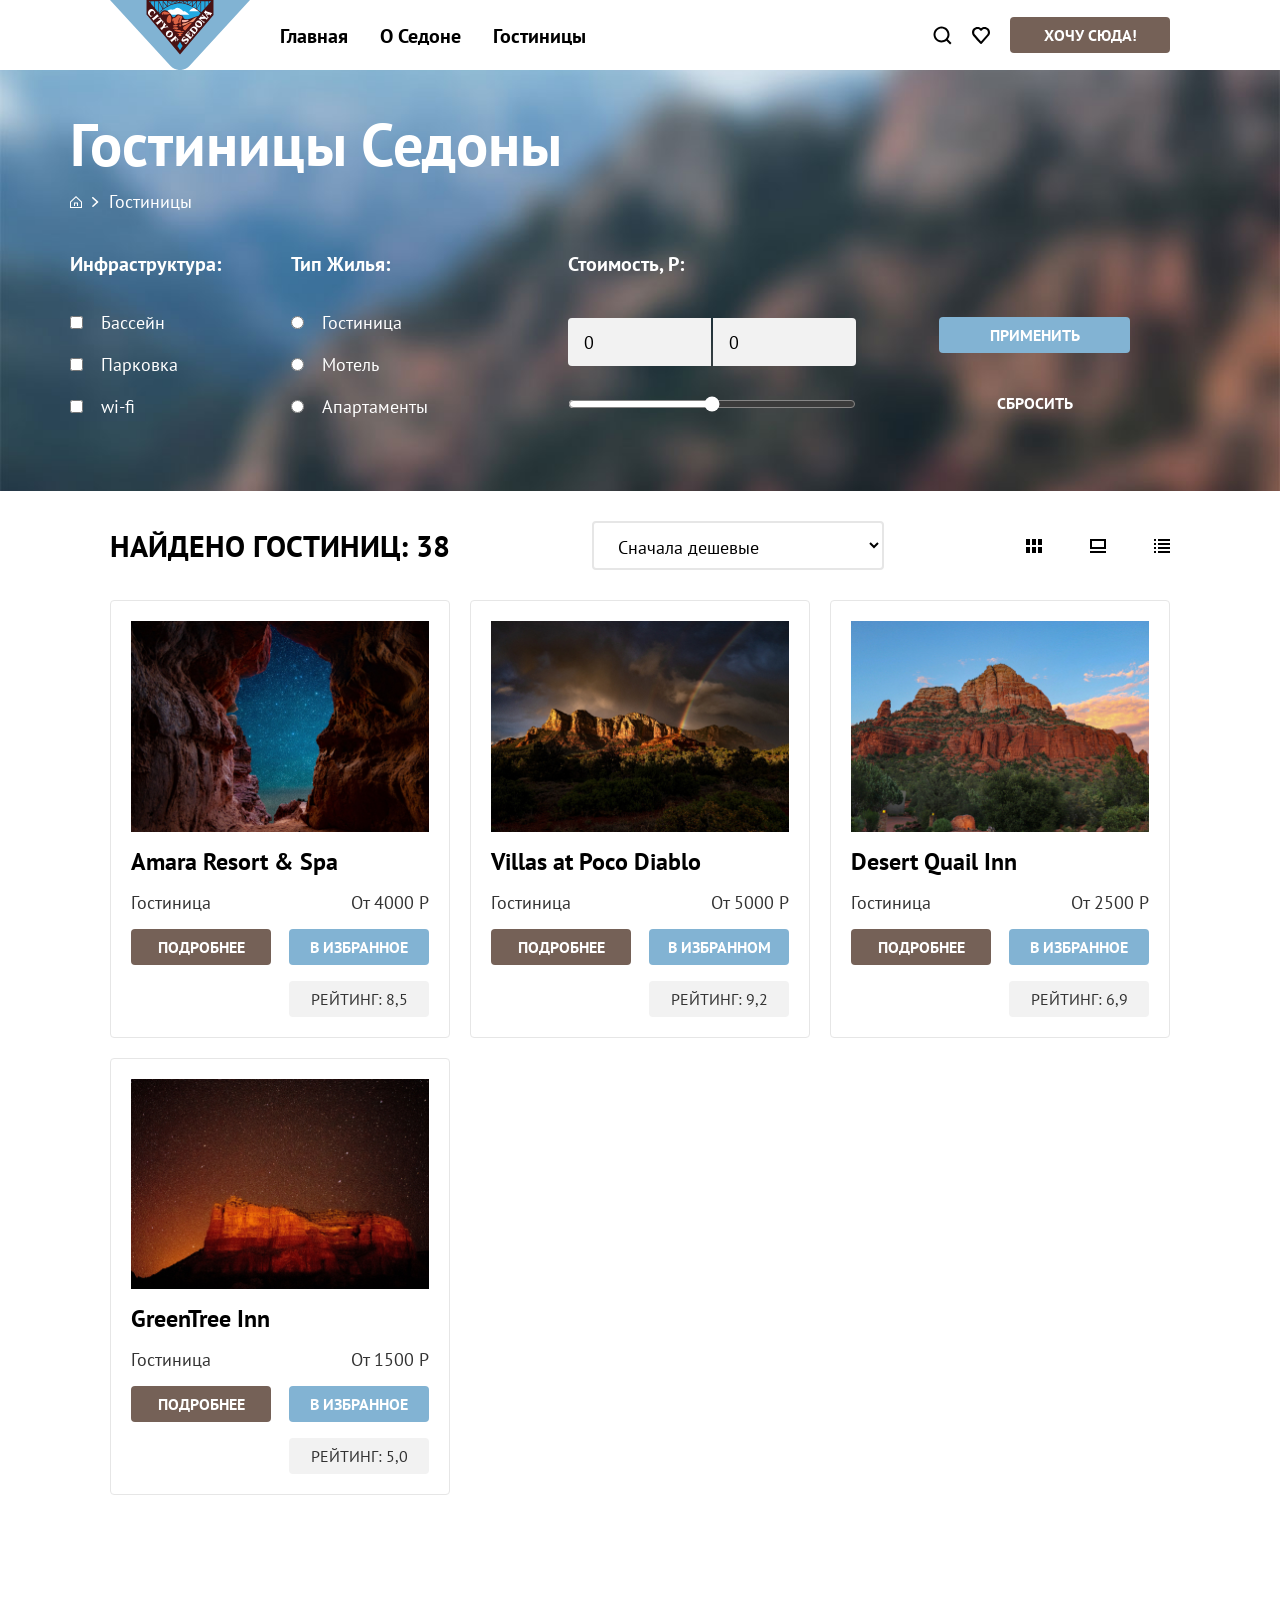
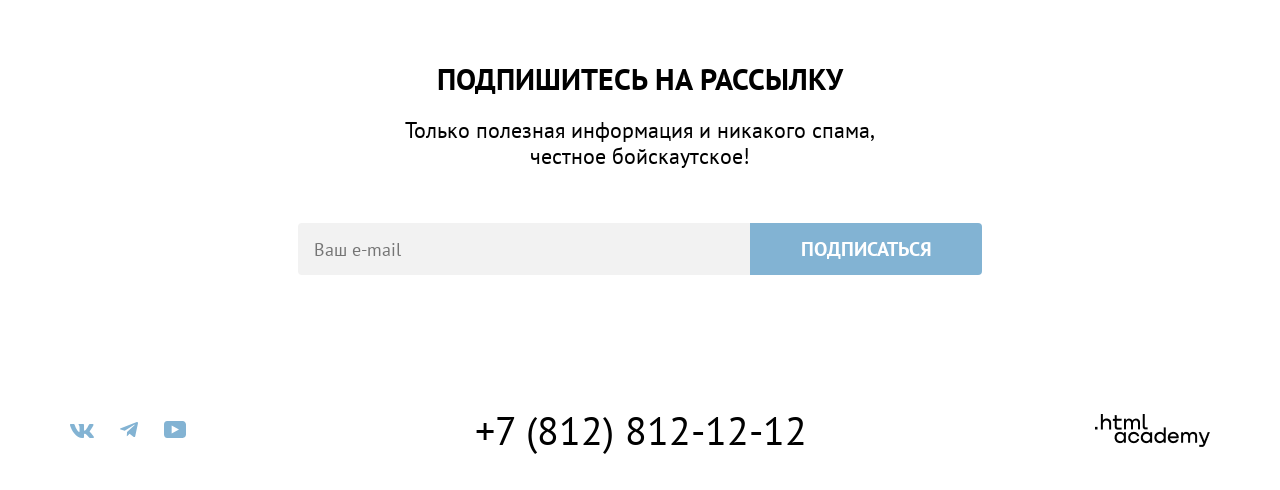
==== catalog.html @ 81598d3f "style: поправила сетки, добавила декоративные элементы" ====
<!doctype html>
<html lang="ru">
  <head>
    <meta charset="utf-8" />
    <title>HTML Academy: Седона - Гостиницы</title>
    <link rel="stylesheet" href="/style/style.css" />
  </head>
  <body>
    <header>
      <nav class="main-nav">
        <a href="index.html">
          <img
            class="main-logo"
            src="/pics/logo-sedona.svg"
            alt="Логотип сайта Седона"
          />
        </a>
        <ul class="navigation">
          <li class="navigation-item"><a href="index.html">Главная</a></li>
          <li class="navigation-item"><a href="#">О Седоне</a></li>
          <li class="navigation-item"><a href="catalog.html">Гостиницы</a></li>
        </ul>
        <ul class="user-navigation">
          <li class="user-navigation-item">
            <a href="#"><img src="/pics/search-icon.svg" alt="Поиск" /></a>
          </li>
          <li class="user-navigation-item">
            <a href="#"
              ><img src="/pics/favorite-icon.svg" alt="Избранное"
            /></a>
          </li>
          <li class="user-navigation-item">
            <button
              class="button button-size-s button-color-primary"
              type="button"
            >
              Хочу сюда!
            </button>
          </li>
        </ul>
      </nav>
    </header>

    <main>
      <section class="filter-section">

        <h1 class="hotels-sedona title title-size-xl title-color-white">Гостиницы Седоны</h1>
        <span class="breadcrumbs">
        <img class="house-icon" src="/pics/house-icon.svg">
        <img class="arrow-icon" src="/pics/arrow-icon.svg">
        <p class="hotels text text-size-m title-color-white">Гостиницы</p>
        </span>
        <form class="filter-form">
          <span class="filter-group">
          <h3 class="filter-group-title">Инфраструктура:</h3>
          <ul class="filter-items-list">
            <li class="filter-item">
              <input
                class="input input-size-s"
                type="checkbox"
                id="pool"
                name="pool"
              />
              <label for="pool">Бассейн</label>
            </li>
            <li class="filter-item">
              <input
                class="input input-size-s"
                type="checkbox"
                id="parking"
                name="parking"
              />
              <label for="parking">Парковка</label>
            </li>
            <li class="filter-item">
              <input
                class="input input-size-s"
                type="checkbox"
                id="wi-fi"
                name="wi-fi"
              />
              <label for="wi-fi">wi-fi</label>
            </li>
          </ul>
</span>
<span class="filter-group">
          <h3 class="filter-group-title">Тип Жилья:</h3>
          <ul class="filter-items-list">
            <li class="filter-item">
              <input
                class="input input-size-s"
                type="radio"
                id="hotel"
                name="type-of-living"
              />
              <label for="hotel">Гостиница</label>
            </li>
            <li class="filter-item">
              <input
                class="input input-size-s"
                type="radio"
                id="motel"
                name="type-of-living"
              />
              <label for="motel">Мотель</label>
            </li>
            <li class="filter-item">
              <input
                class="input input-size-s"
                type="radio"
                id="apartment"
                name="type-of-living"
              />
              <label for="apartment">Апартаменты</label>
            </li>
          </ul>
</span>
<span class="filter-group">
          <h3 class="filter-group-title">Стоимость, Р:</h3>
          <span class="price-inputs">
          <input
            class="price input input-size-m"
            type="number"
            id="start-price"
            min="1"
            max="10000"
            value="0"
            placeholder="от"
          />

          <input
            class="price input input-size-m"
            type="number"
            id="end-price"
            min="1"
            max="10000"
            value="0"
            placeholder="до"
          />
          </span>

          <input
            class="input-range"
            type="range"
            min="0"
            max="10000"
            step="1"
          /></span>
          <span class="filter-group">
          <button
            class="button button-size-full button-color-secondary"
            type="submit"
          >
            Применить
          </button>
          <button
            class="button button-size-full button-color-transparent"
            type="reset"
          >
            Сбросить
          </button>
        </form>
      </section>
      </span>

      <section class="filtered-hotels-section">
        <span class="select-founded-hotels"><h2 class="founded-hotels">
          Найдено гостиниц: <span class="count">38</span>
        </h2>
        <select class="price-select input input-size-m">
          <option class="cheap" value="cheap">Сначала дешевые</option>
          <option class="expensive" value="expensive">Сначала дорогие</option>
        </select>
        <span class="layouts">
        <img class="layout" src="/pics/layout-1.svg" alt="смена раскладки">
        <img class="layout" src="/pics/layout-2.svg" alt="смена раскладки">
        <img class="layout" src="/pics/layout-3.svg" alt="смена раскладки">
        </span>
        </span>
        <ul class="cards">
          <li class="cards-item">
            <article class="hotel-card">
              <img
                class="hotel-pic"
                src="pics/hotel-1.jpg"
                alt="Вид на звездное небо"
              />
              <h3 class="hotel-name">Amara Resort & Spa</h3>
              <span class="price-row"><p class="hotel-type">Гостиница</p>
              <p class="hotel-price">От 4000 Р</p>
              </span>
              <span class="button-row">
              <button class="button button-size-xs button-color-primary">
                Подробнее
              </button>
              <button class="button button-size-xs button-color-secondary">
                В избранное
              </button>
              </span>
              <span class="rating">Рейтинг: 8,5</span>
            </article>
          </li>
          <li class="cards-item">
            <article class="hotel-card">
              <img class="hotel-pic" src="pics/hotel-2.jpg" alt="Вид на горы" />
              <h3 class="hotel-name">Villas at Poco Diablo</h3>
              <span class="price-row">
              <p class="hotel-type">Гостиница</p>
              <p class="hotel-price">От 5000 Р</p>
              </span>
              <span class="button-row">
              <button class="button button-size-xs button-color-primary">
                Подробнее
              </button>
              <button class="button button-size-xs button-color-secondary">
                В избранном
              </button>
              </span>
              <span class="rating">Рейтинг: 9,2</span>
            </article>
          </li>
          <li class="cards-item">
            <article class="hotel-card">
              <img
                class="hotel-pic"
                src="pics/hotel-3.jpg"
                alt="Вид на гору днем"
              />
              <h3 class="hotel-name">Desert Quail Inn</h3>
              <span class="price-row">
              <p class="hotel-type">Гостиница</p>
              <p class="hotel-price">От 2500 Р</p>
              </span>
              <span class="button-row">
              <button class="button button-size-xs button-color-primary">
                Подробнее
              </button>
              <button class="button button-size-xs button-color-secondary">
                В избранное
              </button>
              </span>
              <span class="rating">Рейтинг: 6,9</span>
            </article>
          </li>
          <li class="cards-item">
            <article class="hotel-card">
              <img
                class="hotel-pic"
                src="pics/hotel-4.jpg"
                alt="Вид на гору на закате"
              />
              <h3 class="hotel-name">GreenTree Inn</h3>
              <span class="price-row">
              <p class="hotel-type">Гостиница</p>
              <p class="hotel-price">От 1500 Р</p>
              </span>
              <span class="button-row">
              <button class="button button-size-xs button-color-primary">
                Подробнее
              </button>
              <button class="button button-size-xs button-color-secondary">
                В избранное
              </button>
              </span>
              <span class="rating">Рейтинг: 5,0</span>
            </article>
          </li>
        </ul>
      </section>

     <section class="subscription-section catalog">
      <article class="subscription-article">
      <h2 class="title title-size-l title-color-white">Подпишитесь на рассылку</h2>
      <p class="text text-size-l title-color-white">Только полезная информация и никакого спама,<br>честное бойскаутское!</p>
      </article>
      <form class="subscribe-form">
        <input class="input input-size-l" type="email" name="email" placeholder="Ваш e-mail" required>
        <button class="button button-size-m button-color-secondary" type="submit">Подписаться</button>
      </form>
    </section>
    </main>

    <footer>
      <ul class="socials">
        <li class="socials-item">
          <a href="#"><img src="pics/vk-icon.svg" alt="Логотип ВКонтакте" /></a>
        </li>
        <li class="socials-item">
          <a href="#"
            ><img src="pics/telegram-icon.svg" alt="Логотип Телеграм"
          /></a>
        </li>
        <li class="socials-item">
          <a href="#"
            ><img src="pics/youtube-icon.svg" alt="Логотип YouTube"
          /></a>
        </li>
      </ul>
      <a class="phone-number" href="tel:+78128121212">+7 (812) 812-12-12</a>
      <a href="#">
        <img
          class="htmlacademy-logo"
          src="pics/logo-htmlacademy.png"
          alt="Логотип HTML-академии"
        />
      </a>
    </footer>
  </body>
</html>
---- style/style.css ----
@font-face {
  font-family: "PT Sans";
  font-style: normal;
  font-weight: 400;
  src: url("/fonts/ptsans-400.woff2") format("woff2");
  font-display: swap;
}

@font-face {
  font-family: "PT Sans";
  font-style: normal;
  font-weight: 700;
  src: url("/fonts/ptsans-700.woff2") format("woff2");
  font-display: swap;
}

* {
  margin: 0;
  padding: 0;
  box-sizing: border-box;
}

body {
  font-family: "PT Sans", sans-serif;
  font-size: 22px;
  line-height: 26px;
  background-color: #f2f2f2;
  color: #333333;
  display: flex;
  flex-direction: column;
}

.visually-hidden {
  position: absolute;
  width: 1px;
  height: 1px;
  margin: -1px;
  padding: 0;
  border: 0;
  clip-path: inset(100%);
  overflow: hidden;
}

.title {
  font-weight: 700;
  text-transform: uppercase;
}

.title-color-white {
  color: #ffffff;
}
.title-color-black {
  color: #000000;
}

.title-size-xl {
  font-size: 60px;
  line-height: 78px;
}
.title-size-l {
  font-size: 30px;
  line-height: 36px;
}
.title-size-m {
  font-size: 24px;
  line-height: 28px;
}

.text {
  font-weight: 400;
}
.text-size-l {
  font-size: 22px;
  line-height: 26px;
}
.text-size-m {
  font-size: 18px;
  line-height: 21px;
}

.button {
  font-family: "PT Sans", sans-serif;
  font-weight: 700;
  text-transform: uppercase;
  border-radius: 4px;
  border: none;
  cursor: pointer;
}

.button-size-s {
  width: 160px;
  min-height: 36px;
  font-size: 16px;
  line-height: 20px;
}
.button-size-m {
  min-height: 52px;
  font-size: 20px;
  line-height: 36px;
}
.button-size-l {
  width: 376px;
  min-height: 52px;
  font-size: 20px;
  line-height: 36px;
}
.button-size-xs {
  width: 140px;
  min-height: 36px;
  font-size: 16px;
  line-height: 20px;
}
.button-size-full {
  width: 191px;
  min-height: 36px;
  font-size: 16px;
  line-height: 20px;
}

.button-color-primary {
  background-color: #756157;
  color: #ffffff;
}
.button-color-primary:hover {
  background-color: #615048;
}
.button-color-primary:active {
  background-color: #756157;
  color: rgba(255, 255, 255, 0.5);
}
.button-color-primary:disabled,
.button-color-secondary:disabled {
  background-color: #e5e5e5;
}

.button-color-secondary {
  background-color: #82b3d3;
  color: #ffffff;
}
.button-color-secondary:hover {
  background-color: #68a2ca;
}
.button-color-secondary:active {
  background-color: #82b3d3;
  color: rgba(255, 255, 255, 0.5);
}

.button-color-transparent {
  background-color: transparent;
  color: #ffffff;
}
.button-color-transparent:hover {
  background-color: transparent;
  color: #ffffff;
  opacity: 0.6;
}
.button-color-transparent:active {
  background-color: transparent;
  color: #ffffff;
  opacity: 0.4;
}

.input {
  font-family: "PT Sans", sans-serif;
  font-weight: 400;
  border: none;
}
.input-size-l {
  font-size: 18px;
  color: #000000;
  background-color: #f2f2f2;
}
.input-size-m {
  font-size: 18px;
  line-height: 21px;
}
.input-size-s {
  font-size: 18px;
  line-height: 23px;
}

.price-inputs .input-size-m:first-child {
  border-radius: 4px 0 0 4px;
}
.price-inputs .input-size-m:last-child {
  border-radius: 0 4px 4px 0;
}

a {
  text-decoration: none;
}

header {
  background-color: white;
  display: flex;
  justify-content: center;
  width: 100%;
}

.main-nav {
  display: flex;
  align-items: center;
  width: 1200px;
  padding: 0 70px;
  margin: 0 auto;
  position: relative;
}

.main-logo {
  display: block;
}

.navigation {
  display: flex;
  margin-left: 30px;
  gap: 32px;
  list-style: none;
}
.navigation-item a {
  font-weight: 700;
  font-size: 20px;
  line-height: 24px;
  color: #000000;
}
.navigation-item a:hover {
  border-bottom: 2px solid #756157;
  padding-bottom: 20px;
  color: #756257;
}

.user-navigation {
  display: flex;
  align-items: center;
  margin-left: auto;
  gap: 20px;
  list-style: none;
}
.user-navigation-item a {
  display: flex;
  align-items: center;
}

.main {
  position: relative;
  width: 100%;
  background-image: url("../pics/welcome-to-sedona-background.jpg");
  background-repeat: no-repeat;
  background-position: center;
  background-size: cover;
  text-align: center;
  padding: 60px 20px 80px 20px;
  min-height: 428px;
}
.main::after {
  content: "";
  position: absolute;
  bottom: 0;
  left: 0;
  width: 100%;
  height: 57px;
  background-image: url("../pics/divider.png");
  background-repeat: no-repeat;
  background-position: bottom center;
  background-size: 100% 100%;
  pointer-events: none;
}

.welcome-to-sedona {
  display: block;
  max-width: 100%;
  margin: 0 auto 40px;
}

.intro-text {
  text-align: center;
  padding: 69px 20px 90px 20px;
  background-color: white;
}
.intro-text .text {
  margin-top: 25px;
}

.main .title,
.main .text {
  max-width: 720px;
  margin-left: auto;
  margin-right: auto;
}

.advantages-section {
  width: 100%;
  background-color: white;
}

.list-of-advantages {
  display: flex;
  flex-wrap: wrap;
  width: 1200px;
  margin: 0 auto;
  list-style: none;
}

.advantages-item:first-child,
.advantages-item:last-child {
  background-color: #82b3d3;
  display: flex;
  width: 100%;
}
.advantages-item:first-child .advantage-text,
.advantages-item:last-child .advantage-text {
  flex: 1;
  padding: 50px;
  display: flex;
  flex-direction: column;
  justify-content: center;
  text-align: center;
}
.advantages-item:first-child .town-scenery,
.advantages-item:last-child .devil-bridge-pic {
  flex: 2;
  height: auto;
  display: block;
  object-fit: cover;
}

.advantages-item:not(:first-child):not(:last-child) {
  flex: 1;
  padding: 50px 20px;
  text-align: center;
  width: 400px;
  height: 385px;
  display: flex;
  flex-direction: column;
  justify-content: center;
  align-items: center;
}
.advantages-item:nth-child(2) {
  background-color: rgba(131, 179, 211, 0.12);
}
.advantages-item:nth-child(3) {
  background-color: rgba(131, 179, 211, 0.2);
}
.advantages-item:nth-child(4) {
  background-color: rgba(131, 179, 211, 0.12);
}

.advantages-item:first-child .advantage-text .title,
.advantages-item:first-child .advantage-text .text,
.advantages-item:last-child .advantage-text .title,
.advantages-item:last-child .advantage-text .text {
  color: #ffffff;
}

.advantages-item:not(:first-child):not(:last-child) .title {
  position: relative;
  margin-bottom: 60px;
}
.advantages-item:not(:first-child):not(:last-child) .title::after {
  content: "";
  position: absolute;
  bottom: -30px;
  left: 50%;
  transform: translateX(-50%);
  width: 60px;
  height: 2px;
  background-color: rgba(0, 0, 0, 0.3);
}

.advantages-item:first-child .advantage-text .title,
.advantages-item:last-child .advantage-text .title {
  position: relative;
  margin-bottom: 60px;
}
.advantages-item:first-child .advantage-text .title::after,
.advantages-item:last-child .advantage-text .title::after {
  content: "";
  position: absolute;
  bottom: -30px;
  left: 50%;
  transform: translateX(-50%);
  width: 60px;
  height: 2px;
  background-color: rgba(255, 255, 255, 0.3);
}

.come-to-sedona-section {
  width: 100%;
  background-color: #ffffff;
  text-align: center;
  padding: 64px 0 0;
}
.article-come-to-sedona-section .text {
  margin-top: 20px;
  margin-bottom: 64px;
}
.come-to-sedona-section .title,
.come-to-sedona-section .text {
  max-width: 700px;
  margin-left: auto;
  margin-right: auto;
  padding: 0 20px;
}

.recommendations-list {
  display: flex;
  width: 1200px;
  margin: 0 auto;
  list-style: none;
}
.recommendations-item {
  width: 400px;
  height: 385px;
  padding: 50px 30px;
  text-align: center;
  display: flex;
  flex-direction: column;
  justify-content: center;
  align-items: center;
  margin-bottom: 96px;
}
.recommendations-item:first-child,
.recommendations-item:last-child {
  background-color: rgba(131, 179, 211, 0.12);
}
.recommendations-item img {
  margin-bottom: 20px;
}
.recommendations-item .title {
  margin-bottom: 20px;
}

.cta-article .text {
  margin-top: 20px;
}
.come-to-sedona-section .button-size-l {
  margin: 54px auto 96px;
  display: inline-block;
}

.filter-section {
  width: 100%;
  background-image: url("../pics/filter-catalog-background.jpg");
  background-repeat: no-repeat;
  background-position: center;
  background-size: cover;
  padding: 35px 70px 70px 70px;
}

.hotels-sedona {
  width: 1200px;
  margin: 0 auto 8px;
  text-transform: none;
}

.breadcrumbs {
  display: flex;
  align-items: center;
  gap: 10px;
  width: 1200px;
  margin: 0 auto 40px;
}
.house-icon,
.arrow-icon {
  filter: brightness(0) invert(1);
  display: block;
}
.breadcrumbs .hotels:hover {
  opacity: 0.6;
}
.breadcrumbs .hotels:active {
  opacity: 0.4;
}

.filter-item:hover {
  opacity: 0.6;
}
.filter-item:active {
  opacity: 0.4;
}

.filter-form {
  width: 1200px;
  margin: 0 auto;
  display: flex;
  flex-wrap: wrap;
  align-items: flex-start;
}

.filter-group {
  display: flex;
  flex-direction: column;
}
.filter-group:first-child {
  margin-right: 70px;
}
.filter-group:nth-child(2) {
  margin-right: 140px;
}
.filter-group:nth-child(3) {
  margin-right: 70px;
  flex-direction: column;
  flex-wrap: wrap;
  gap: 10px;
  width: 288px;
}
.filter-group:nth-child(4) {
  margin-right: 140px;
  margin-top: 65px;
  flex-wrap: wrap;
  gap: 10px;
}

.price-inputs {
  display: flex;
  align-items: center;
  gap: 2px;
  flex-wrap: nowrap;
}
.input-range {
  accent-color: #ffffff;
  width: 100%;
}
.input-size-s {
  accent-color: #3f5e72;
}

.filter-group:last-child {
  display: flex;
  flex-direction: column;
  justify-content: flex-end;
  margin-left: auto;
  gap: 32px;
}

.filter-group-title {
  font-weight: 700;
  font-size: 20px;
  line-height: 24px;
  color: #ffffff;
  margin-bottom: 32px;
}
.filter-group:nth-child(3) .filter-group-title {
  width: 100%;
  margin-bottom: 32px;
}

.filter-items-list {
  list-style: none;
  text-align: left;
}
.filter-item {
  margin-bottom: 16px;
}
.filter-item:last-child {
  margin-bottom: 0;
}
.filter-item input {
  margin-right: 12px;
}
.filter-item label {
  font-weight: 400;
  font-size: 18px;
  line-height: 23px;
  color: #ffffff;
}

.filter-group:nth-child(3) .input-size-m {
  width: 143px;
  min-height: 48px;
  font-size: 18px;
  padding: 12px 16px;
  background-color: #f2f2f2;
}
.filter-group:nth-child(3) label {
  font-weight: 400;
  font-size: 18px;
  color: #ffffff;
}
.input-range {
  margin-top: 20px;
}

.filtered-hotels-section {
  background-color: white;
  width: 100%;
  padding-bottom: 60px;
}

.select-founded-hotels {
  display: flex;
  justify-content: space-between;
  align-items: center;
  width: 1200px;
  margin: 0 auto;
  padding: 30px 70px;
}
.founded-hotels {
  font-weight: 700;
  font-size: 30px;
  line-height: 36px;
  text-transform: uppercase;
  color: #000000;
}

.price-select {
  width: 292px;
  height: 49px;
  padding: 12px 20px;
  font-size: 18px;
  border: 2px solid #e6e6e6;
  border-radius: 4px;
  background-color: white;
}
.price-select:hover {
  border-color: #68a2ca;
}

.layouts {
  display: flex;
  gap: 48px;
}

.cards {
  display: flex;
  flex-wrap: wrap;
  gap: 20px;
  width: 1200px;
  margin: 0 auto;
  padding: 0 70px;
  list-style: none;
}
.cards-item {
  width: calc((1200px - 140px - 40px) / 3);
}

.hotel-card {
  border: 1px solid #e6e6e6;
  border-radius: 4px;
  padding: 20px;
  display: flex;
  flex-direction: column;
  gap: 16px;
}
.hotel-pic {
  width: 100%;
  height: auto;
  display: block;
}
.hotel-name {
  font-weight: 700;
  font-size: 24px;
  line-height: 28px;
  color: #000000;
}
.price-row,
.button-row {
  display: flex;
  justify-content: space-between;
  align-items: center;
}
.hotel-type,
.hotel-price {
  font-weight: 400;
  font-size: 18px;
  line-height: 21px;
  color: #333333;
}
.rating {
  font-weight: 400;
  font-size: 16px;
  background-color: #f2f2f2;
  color: #333333;
  text-transform: uppercase;
  width: 140px;
  min-height: 36px;
  border-radius: 4px;
  display: inline-block;
  text-align: center;
  line-height: 36px;
  margin-left: auto;
}

.subscription-section {
  width: 100%;
  background-image: url("../pics/subscription-background.jpg");
  background-repeat: no-repeat;
  background-position: top center;
  background-size: cover;
  text-align: center;
  padding: 60px 20px;
  min-height: 415px;
}
.subscription-article .title {
  margin-top: 46px;
  margin-bottom: 20px;
}
.subscription-article .text {
  margin-bottom: 54px;
}

.subscribe-form {
  display: flex;
  justify-content: center;
  max-width: 684px;
  margin: 0 auto;
}
.subscribe-form .input-size-l {
  width: 452px;
  min-height: 52px;
  padding: 0 16px;
  border-radius: 4px 0 0 4px;
}
.subscribe-form .button-size-m {
  width: 232px;
  border-radius: 0 4px 4px 0;
}

.subscription-section.catalog {
  background-image: none;
  background-color: #ffffff;
}
.subscription-section.catalog .title,
.subscription-section.catalog .text {
  color: #000000;
}

footer {
  display: flex;
  justify-content: space-between;
  align-items: center;
  padding: 40px 70px;
  background-color: #ffffff;
}

.socials {
  display: flex;
  gap: 26px;
  list-style: none;
}
.socials-item a:hover {
  color: #68a2ca;
}
.socials-item a:active {
  color: #68a2ca4d;
}

.phone-number {
  font-weight: 400;
  font-size: 40px;
  line-height: 40px;
  color: #000000;
}
.phone-number:hover {
  color: #756157;
}
.phone-number:active {
  color: #7561574d;
}

.htmlacademy-logo {
  display: block;
}
.htmlacademy-logo:hover {
  color: #756157;
}
.htmlacademy-logo:active {
  color: #7561574d;
}
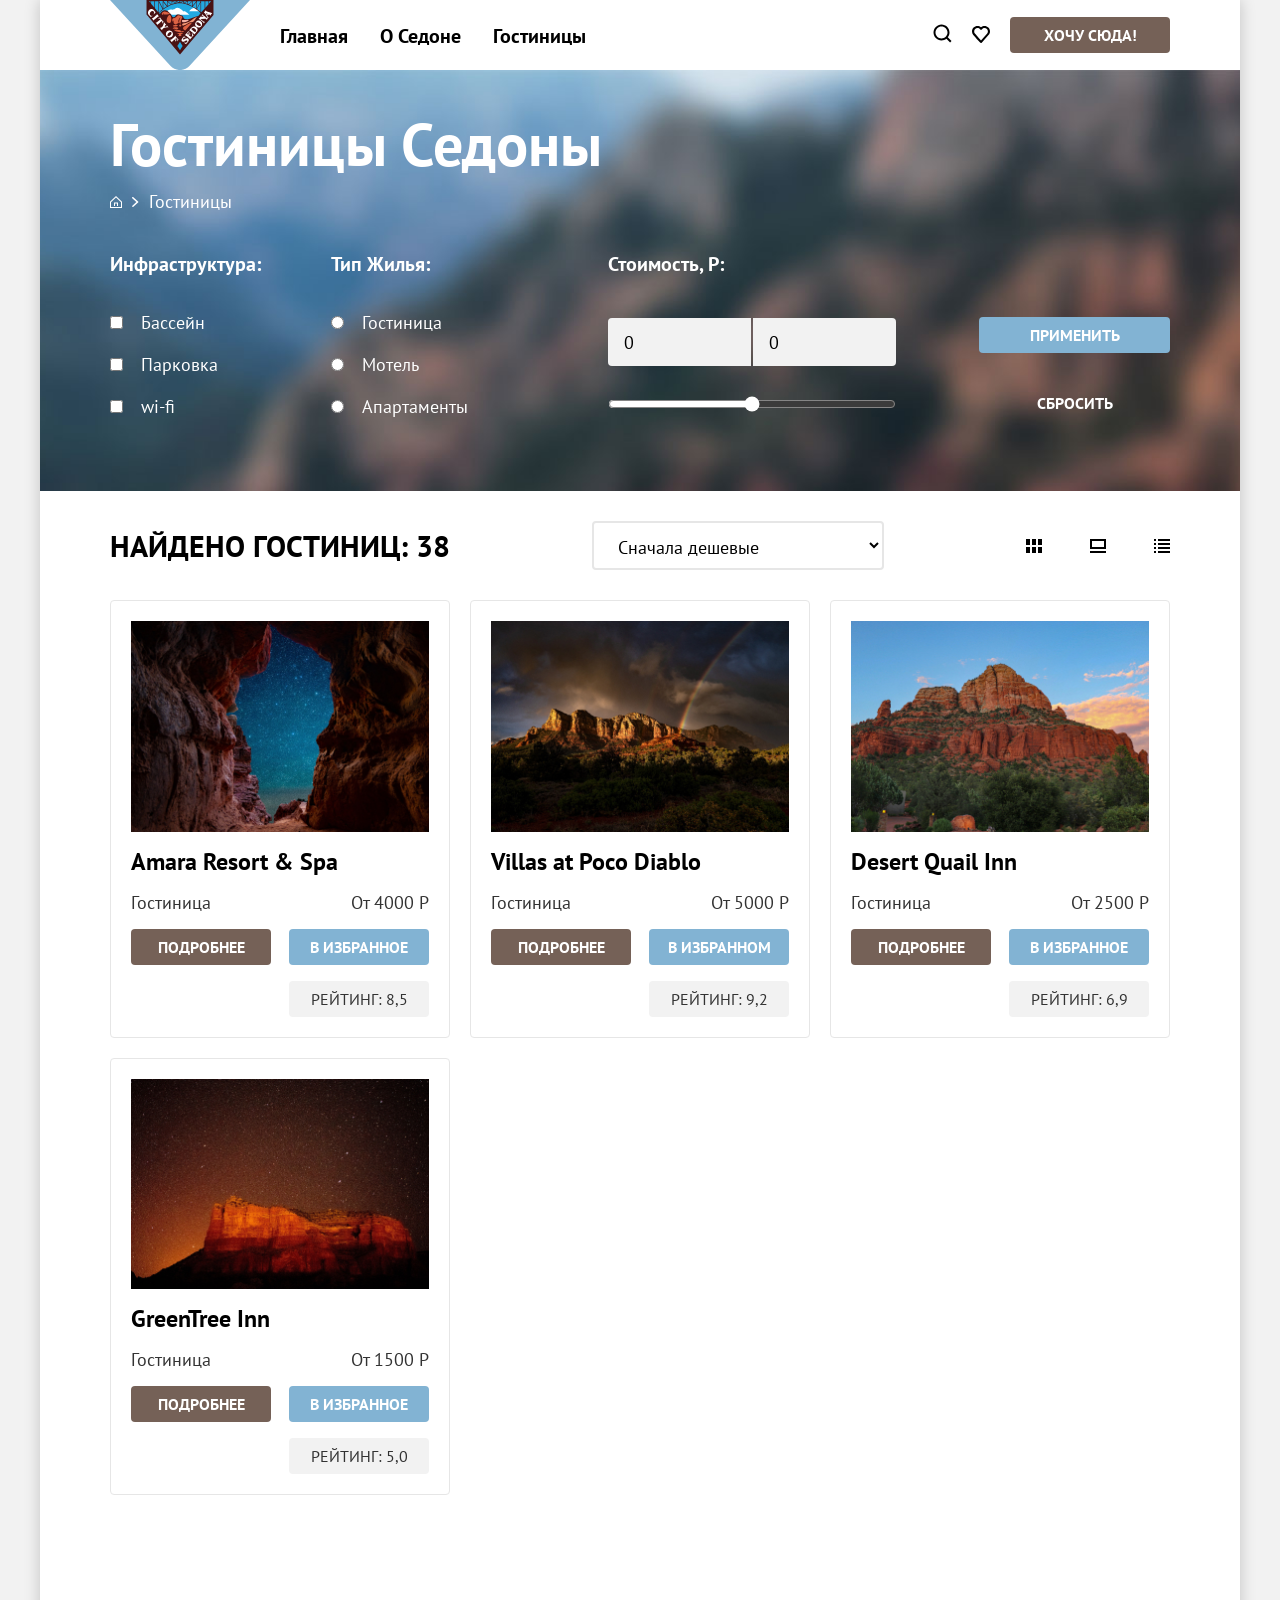
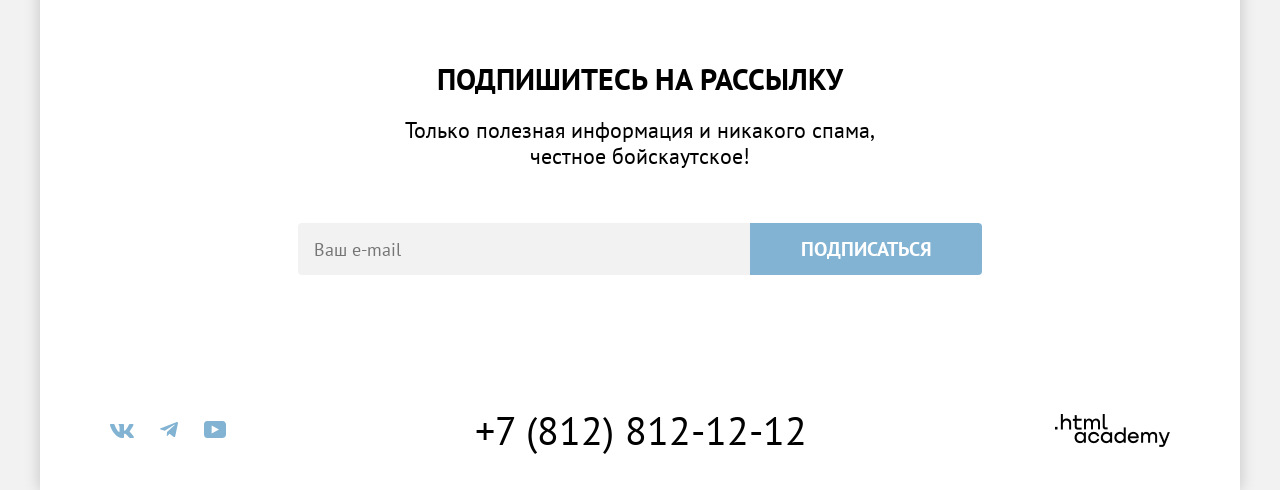
==== commit 8255e96c: "style: добавлен контейнер" ====
--- a/catalog.html
+++ b/catalog.html
@@ -6,6 +6,7 @@
     <link rel="stylesheet" href="/style/style.css" />
   </head>
   <body>
+    <div class="container">
     <header>
       <nav class="main-nav">
         <a href="index.html">
@@ -16,9 +17,9 @@
           />
         </a>
         <ul class="navigation">
-          <li class="navigation-item"><a href="index.html">Главная</a></li>
-          <li class="navigation-item"><a href="#">О Седоне</a></li>
-          <li class="navigation-item"><a href="catalog.html">Гостиницы</a></li>
+          <li class="navigation-item"><a class="nav" href="index.html">Главная</a></li>
+          <li class="navigation-item"><a class="nav" href="#">О Седоне</a></li>
+          <li class="navigation-item"><a class="nav" href="catalog.html">Гостиницы</a></li>
         </ul>
         <ul class="user-navigation">
           <li class="user-navigation-item">
@@ -61,7 +62,7 @@
                 id="pool"
                 name="pool"
               />
-              <label for="pool">Бассейн</label>
+              <label class="label" for="pool">Бассейн</label>
             </li>
             <li class="filter-item">
               <input
@@ -70,7 +71,7 @@
                 id="parking"
                 name="parking"
               />
-              <label for="parking">Парковка</label>
+              <label class="label" for="parking">Парковка</label>
             </li>
             <li class="filter-item">
               <input
@@ -79,7 +80,7 @@
                 id="wi-fi"
                 name="wi-fi"
               />
-              <label for="wi-fi">wi-fi</label>
+              <label class="label" for="wi-fi">wi-fi</label>
             </li>
           </ul>
 </span>
@@ -93,7 +94,7 @@
                 id="hotel"
                 name="type-of-living"
               />
-              <label for="hotel">Гостиница</label>
+              <label class="label" for="hotel">Гостиница</label>
             </li>
             <li class="filter-item">
               <input
@@ -102,7 +103,7 @@
                 id="motel"
                 name="type-of-living"
               />
-              <label for="motel">Мотель</label>
+              <label class="label" for="motel">Мотель</label>
             </li>
             <li class="filter-item">
               <input
@@ -111,7 +112,7 @@
                 id="apartment"
                 name="type-of-living"
               />
-              <label for="apartment">Апартаменты</label>
+              <label class="label" for="apartment">Апартаменты</label>
             </li>
           </ul>
 </span>
@@ -283,15 +284,15 @@
     <footer>
       <ul class="socials">
         <li class="socials-item">
-          <a href="#"><img src="pics/vk-icon.svg" alt="Логотип ВКонтакте" /></a>
+          <a class="social" href="#"><img src="pics/vk-icon.svg" alt="Логотип ВКонтакте" /></a>
         </li>
         <li class="socials-item">
-          <a href="#"
+          <a class="social" href="#"
             ><img src="pics/telegram-icon.svg" alt="Логотип Телеграм"
           /></a>
         </li>
         <li class="socials-item">
-          <a href="#"
+          <a class="social" href="#"
             ><img src="pics/youtube-icon.svg" alt="Логотип YouTube"
           /></a>
         </li>
@@ -305,5 +306,6 @@
         />
       </a>
     </footer>
+    </div>
   </body>
 </html>
--- a/style/style.css
+++ b/style/style.css
@@ -28,6 +28,13 @@
   color: #333333;
   display: flex;
   flex-direction: column;
+}
+
+.container {
+  width: 1200px;
+  margin: 0 auto;
+  background-color: #ffffff;
+  box-shadow: 0 0 15px rgba(0, 0, 0, 0.2);
 }
 
 .visually-hidden {
@@ -200,9 +207,8 @@
 .main-nav {
   display: flex;
   align-items: center;
-  width: 1200px;
+  width: 100%;
   padding: 0 70px;
-  margin: 0 auto;
   position: relative;
 }
 
@@ -216,13 +222,13 @@
   gap: 32px;
   list-style: none;
 }
-.navigation-item a {
+.navigation-item .nav {
   font-weight: 700;
   font-size: 20px;
   line-height: 24px;
   color: #000000;
 }
-.navigation-item a:hover {
+.navigation-item .nav:hover {
   border-bottom: 2px solid #756157;
   padding-bottom: 20px;
   color: #756257;
@@ -235,7 +241,7 @@
   gap: 20px;
   list-style: none;
 }
-.user-navigation-item a {
+.user-navigation-item .user-nav {
   display: flex;
   align-items: center;
 }
@@ -295,8 +301,8 @@
 .list-of-advantages {
   display: flex;
   flex-wrap: wrap;
-  width: 1200px;
-  margin: 0 auto;
+  width: 100%;
+  margin: 0;
   list-style: none;
 }
 
@@ -385,7 +391,7 @@
 
 .come-to-sedona-section {
   width: 100%;
-  background-color: #ffffff;
+  background-color: white;
   text-align: center;
   padding: 64px 0 0;
 }
@@ -403,8 +409,8 @@
 
 .recommendations-list {
   display: flex;
-  width: 1200px;
-  margin: 0 auto;
+  width: 100%;
+  margin: 0;
   list-style: none;
 }
 .recommendations-item {
@@ -422,7 +428,9 @@
 .recommendations-item:last-child {
   background-color: rgba(131, 179, 211, 0.12);
 }
-.recommendations-item img {
+.recommendations-item .icon-house,
+.recommendations-item .icon-burger,
+.recommendations-item .icon-gift {
   margin-bottom: 20px;
 }
 .recommendations-item .title {
@@ -447,8 +455,8 @@
 }
 
 .hotels-sedona {
-  width: 1200px;
-  margin: 0 auto 8px;
+  width: 100%;
+  margin: 0 0 8px 0;
   text-transform: none;
 }
 
@@ -456,8 +464,8 @@
   display: flex;
   align-items: center;
   gap: 10px;
-  width: 1200px;
-  margin: 0 auto 40px;
+  width: 100%;
+  margin: 0 0 40px 0;
 }
 .house-icon,
 .arrow-icon {
@@ -479,8 +487,8 @@
 }
 
 .filter-form {
-  width: 1200px;
-  margin: 0 auto;
+  width: 100%;
+  margin: 0;
   display: flex;
   flex-wrap: wrap;
   align-items: flex-start;
@@ -504,9 +512,7 @@
   width: 288px;
 }
 .filter-group:nth-child(4) {
-  margin-right: 140px;
   margin-top: 65px;
-  flex-wrap: wrap;
   gap: 10px;
 }
 
@@ -554,10 +560,10 @@
 .filter-item:last-child {
   margin-bottom: 0;
 }
-.filter-item input {
+.filter-item .input {
   margin-right: 12px;
 }
-.filter-item label {
+.filter-item .label {
   font-weight: 400;
   font-size: 18px;
   line-height: 23px;
@@ -590,8 +596,8 @@
   display: flex;
   justify-content: space-between;
   align-items: center;
-  width: 1200px;
-  margin: 0 auto;
+  width: 100%;
+  margin: 0;
   padding: 30px 70px;
 }
 .founded-hotels {
@@ -610,6 +616,7 @@
   border: 2px solid #e6e6e6;
   border-radius: 4px;
   background-color: white;
+  cursor: pointer;
 }
 .price-select:hover {
   border-color: #68a2ca;
@@ -624,14 +631,16 @@
   display: flex;
   flex-wrap: wrap;
   gap: 20px;
-  width: 1200px;
-  margin: 0 auto;
+  width: 100%;
+  margin: 0;
   padding: 0 70px;
   list-style: none;
 }
+
 .cards-item {
-  width: calc((1200px - 140px - 40px) / 3);
-}
+  width: 340px;
+}
+
 
 .hotel-card {
   border: 1px solid #e6e6e6;
@@ -640,6 +649,8 @@
   display: flex;
   flex-direction: column;
   gap: 16px;
+  height: 100%;
+  width: 100%;
 }
 .hotel-pic {
   width: 100%;
@@ -725,22 +736,26 @@
 }
 
 footer {
+  width: 100%;
+  background-color: white;
   display: flex;
   justify-content: space-between;
   align-items: center;
   padding: 40px 70px;
-  background-color: #ffffff;
 }
 
 .socials {
   display: flex;
   gap: 26px;
   list-style: none;
-}
-.socials-item a:hover {
+  align-items: center;
+  padding: 0;
+  margin: 0;
+}
+.socials-item .social:hover {
   color: #68a2ca;
 }
-.socials-item a:active {
+.socials-item .social:active {
   color: #68a2ca4d;
 }
 
@@ -750,12 +765,6 @@
   line-height: 40px;
   color: #000000;
 }
-.phone-number:hover {
-  color: #756157;
-}
-.phone-number:active {
-  color: #7561574d;
-}
 
 .htmlacademy-logo {
   display: block;
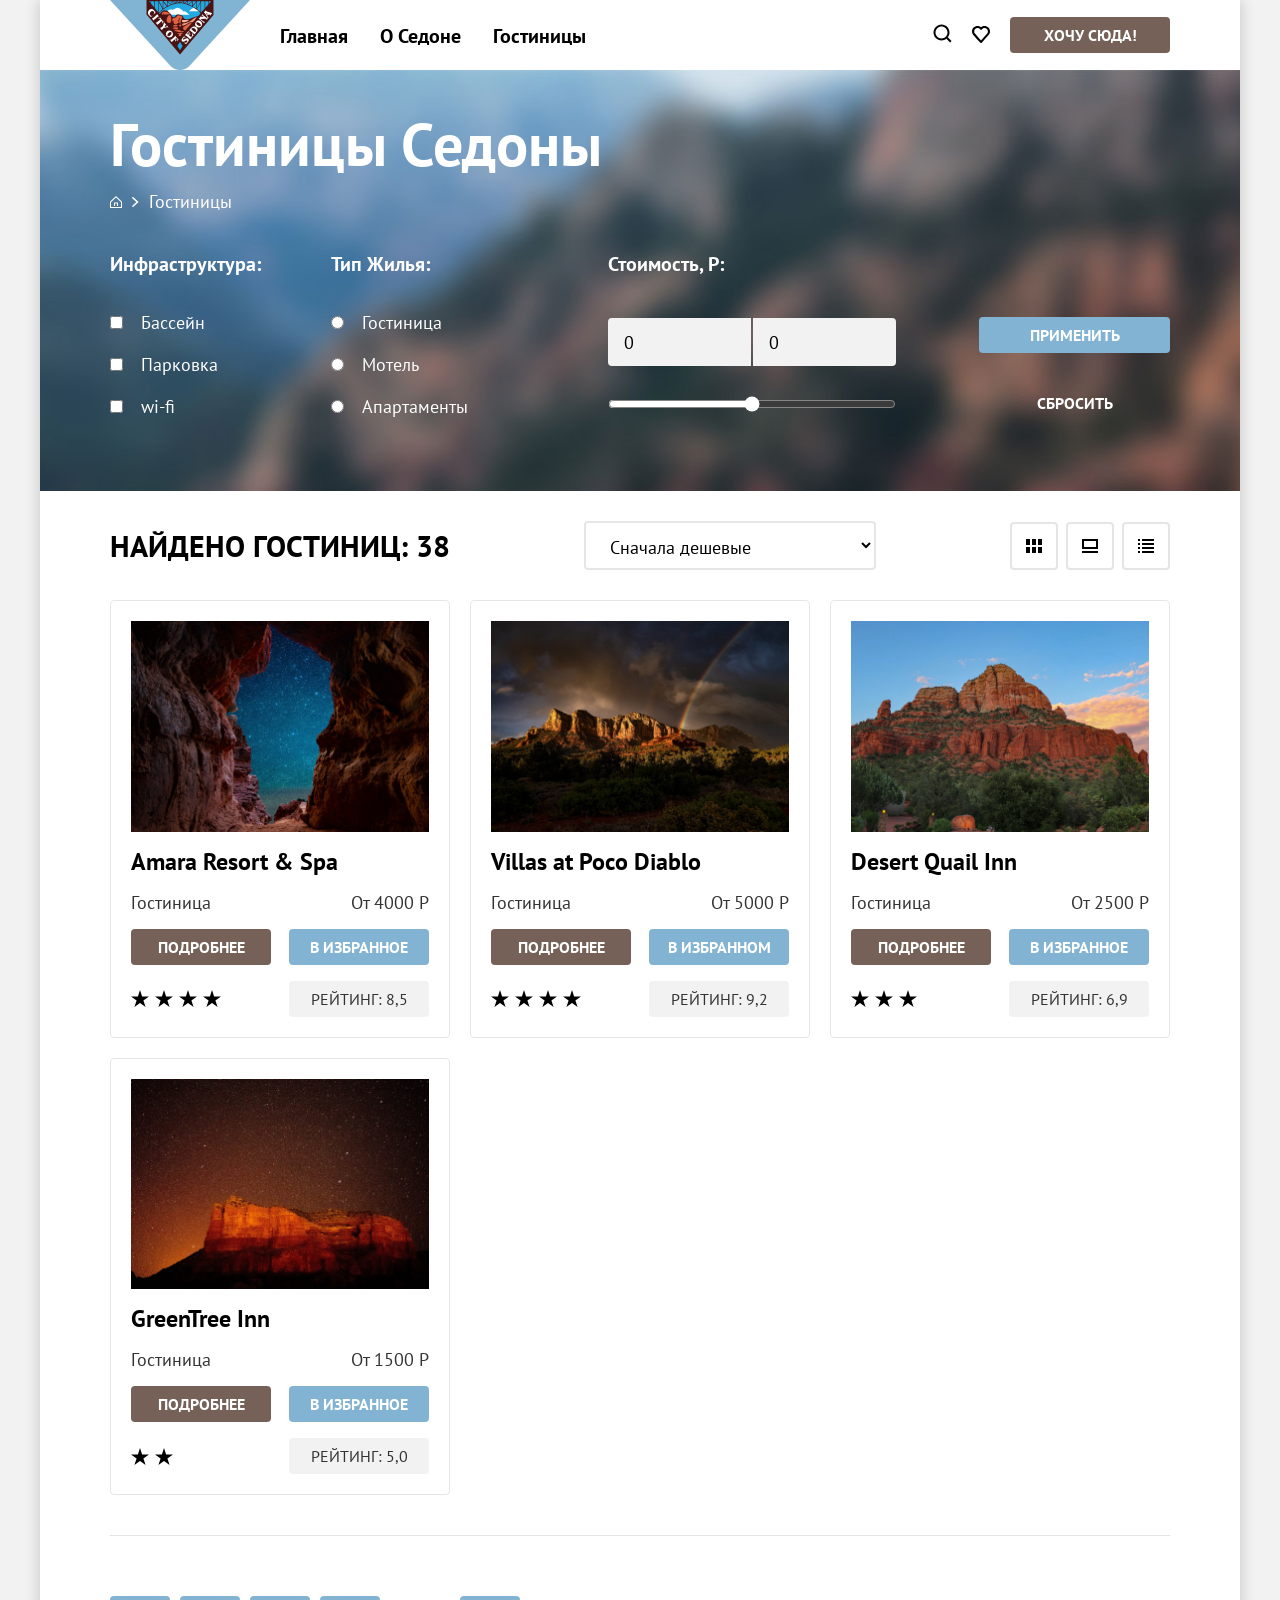
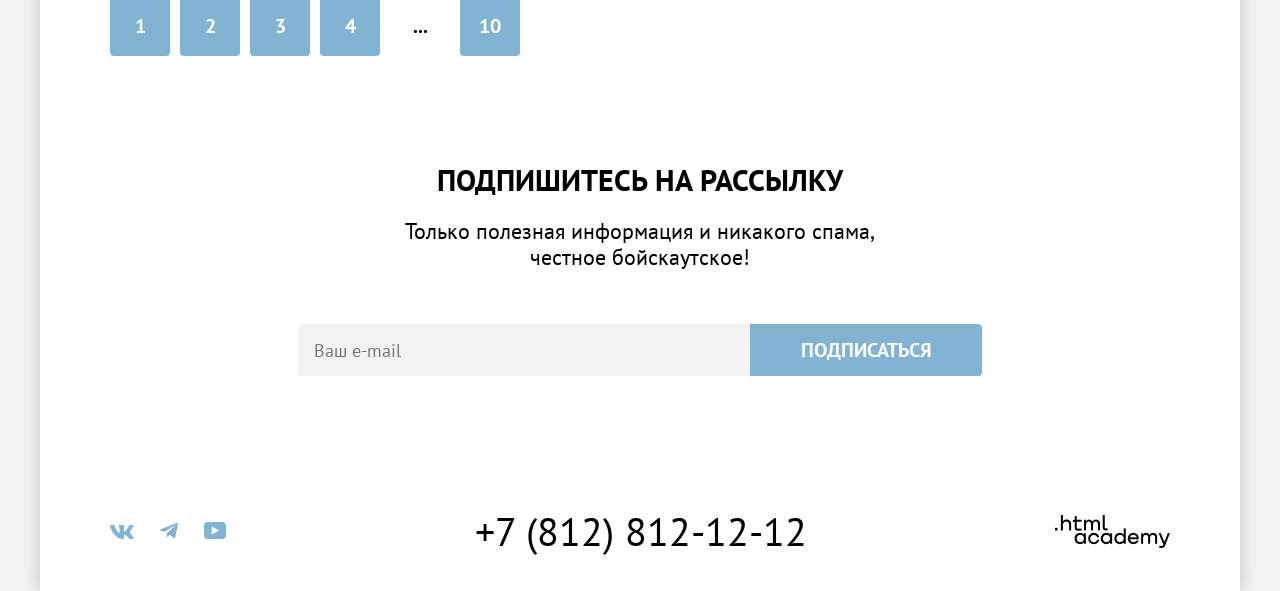
==== commit 935f1eb5: "style: добавила пагинацию, рейтинг, кнопки раскладок" ====
--- a/catalog.html
+++ b/catalog.html
@@ -173,9 +173,9 @@
           <option class="expensive" value="expensive">Сначала дорогие</option>
         </select>
         <span class="layouts">
-        <img class="layout" src="/pics/layout-1.svg" alt="смена раскладки">
-        <img class="layout" src="/pics/layout-2.svg" alt="смена раскладки">
-        <img class="layout" src="/pics/layout-3.svg" alt="смена раскладки">
+        <button class="layout-button"><img class="layout" src="/pics/layout-1.svg" alt="смена раскладки"></button>
+        <button class="layout-button"><img class="layout" src="/pics/layout-2.svg" alt="смена раскладки"></button>
+        <button class="layout-button"><img class="layout" src="/pics/layout-3.svg" alt="смена раскладки"></button>
         </span>
         </span>
         <ul class="cards">
@@ -198,7 +198,15 @@
                 В избранное
               </button>
               </span>
+              <span class="rating-with-stars">
+                <ul class="stars">
+                  <li class="star-item"><img src="/pics/star-icon.svg"></li>
+                  <li class="star-item"><img src="/pics/star-icon.svg"></li>
+                  <li class="star-item"><img src="/pics/star-icon.svg"></li>
+                  <li class="star-item"><img src="/pics/star-icon.svg"></li>
+                </ul>
               <span class="rating">Рейтинг: 8,5</span>
+              </span>
             </article>
           </li>
           <li class="cards-item">
@@ -217,7 +225,15 @@
                 В избранном
               </button>
               </span>
+              <span class="rating-with-stars">
+                <ul class="stars">
+                  <li class="star-item"><img src="/pics/star-icon.svg"></li>
+                  <li class="star-item"><img src="/pics/star-icon.svg"></li>
+                  <li class="star-item"><img src="/pics/star-icon.svg"></li>
+                  <li class="star-item"><img src="/pics/star-icon.svg"></li>
+                </ul>
               <span class="rating">Рейтинг: 9,2</span>
+              </span>
             </article>
           </li>
           <li class="cards-item">
@@ -240,7 +256,14 @@
                 В избранное
               </button>
               </span>
+              <span class="rating-with-stars">
+                <ul class="stars">
+                  <li class="star-item"><img src="/pics/star-icon.svg"></li>
+                  <li class="star-item"><img src="/pics/star-icon.svg"></li>
+                  <li class="star-item"><img src="/pics/star-icon.svg"></li>
+                </ul>
               <span class="rating">Рейтинг: 6,9</span>
+              </span>
             </article>
           </li>
           <li class="cards-item">
@@ -263,9 +286,26 @@
                 В избранное
               </button>
               </span>
+<span class="rating-with-stars">
+                <ul class="stars">
+                  <li class="star-item"><img src="/pics/star-icon.svg"></li>
+                  <li class="star-item"><img src="/pics/star-icon.svg"></li>
+                </ul>
               <span class="rating">Рейтинг: 5,0</span>
-            </article>
-          </li>
+              </span>            </article>
+          </li>
+        </ul>
+        <span class="divider-line"></span>
+      </section>
+
+      <section class="pagination">
+        <ul class="pagination-list">
+          <li class="pagination-item"><a class="pagination-a" href="#">1</a></li>
+          <li class="pagination-item"><a class="pagination-a" href="#">2</a></li>
+          <li class="pagination-item"><a class="pagination-a" href="#">3</a></li>
+          <li class="pagination-item"><a class="pagination-a" href="#">4</a></li>
+          <li class="pagination-item"><a class="pagination-a" href="#">...</a></li>
+          <li class="pagination-item"><a class="pagination-a" href="#">10</a></li>
         </ul>
       </section>
 
--- a/style/style.css
+++ b/style/style.css
@@ -34,7 +34,7 @@
   width: 1200px;
   margin: 0 auto;
   background-color: #ffffff;
-  box-shadow: 0 0 15px rgba(0, 0, 0, 0.2);
+  box-shadow: 0 0 15px #00000033;;
 }
 
 .visually-hidden {
@@ -624,7 +624,22 @@
 
 .layouts {
   display: flex;
-  gap: 48px;
+  gap: 8px;
+}
+
+.layout-button {
+  display: flex;
+  border: 2px solid #E5E5E5;
+  border-radius: 4px;
+  align-items: center;
+  justify-content: center;
+  width: 48px;
+  min-height: 48px;
+  background-color: #ffffff;
+}
+
+.layout-button:hover {
+  border: 2px solid #000000;
 }
 
 .cards {
@@ -688,7 +703,71 @@
   display: inline-block;
   text-align: center;
   line-height: 36px;
-  margin-left: auto;
+}
+
+.rating-with-stars {
+  display: flex;
+  justify-content: space-between;
+  align-items: center;
+  gap: 10px;
+}
+
+.rating-with-stars .stars {
+  display: flex;
+  gap: 6px;
+  list-style: none;
+}
+
+.rating-with-stars .star-item {
+  display: flex;
+  align-items: center;
+}
+
+.divider-line {
+  display: block;
+  width: 1060px;
+  height: 0;
+  margin: 40px auto 0;
+  border-top: 1px solid #E5E5E5;
+}
+
+.pagination-list {
+  list-style: none;
+  display: flex;
+  align-items: center;
+  gap: 10px;
+  margin-left: 70px;
+}
+
+.pagination-item {
+  display: flex;
+  align-items: center;
+  justify-content: center;
+  width: 60px;
+  min-height: 60px;
+  background-color: #82B3D3;
+  border-radius: 4px;
+}
+
+.pagination-item .pagination-a {
+  display: flex;
+  align-items: center;
+  justify-content: center;
+  width: 100%;
+  height: 100%;
+  font-weight: 700;
+  font-size: 20px;
+  line-height: 36px;
+  color: #ffffff;
+  text-decoration: none;
+}
+
+.pagination-item:nth-child(5) {
+  background-color: transparent;
+}
+
+.pagination-item:nth-child(5) .pagination-a {
+  color: #000000;
 }
 
 .subscription-section {
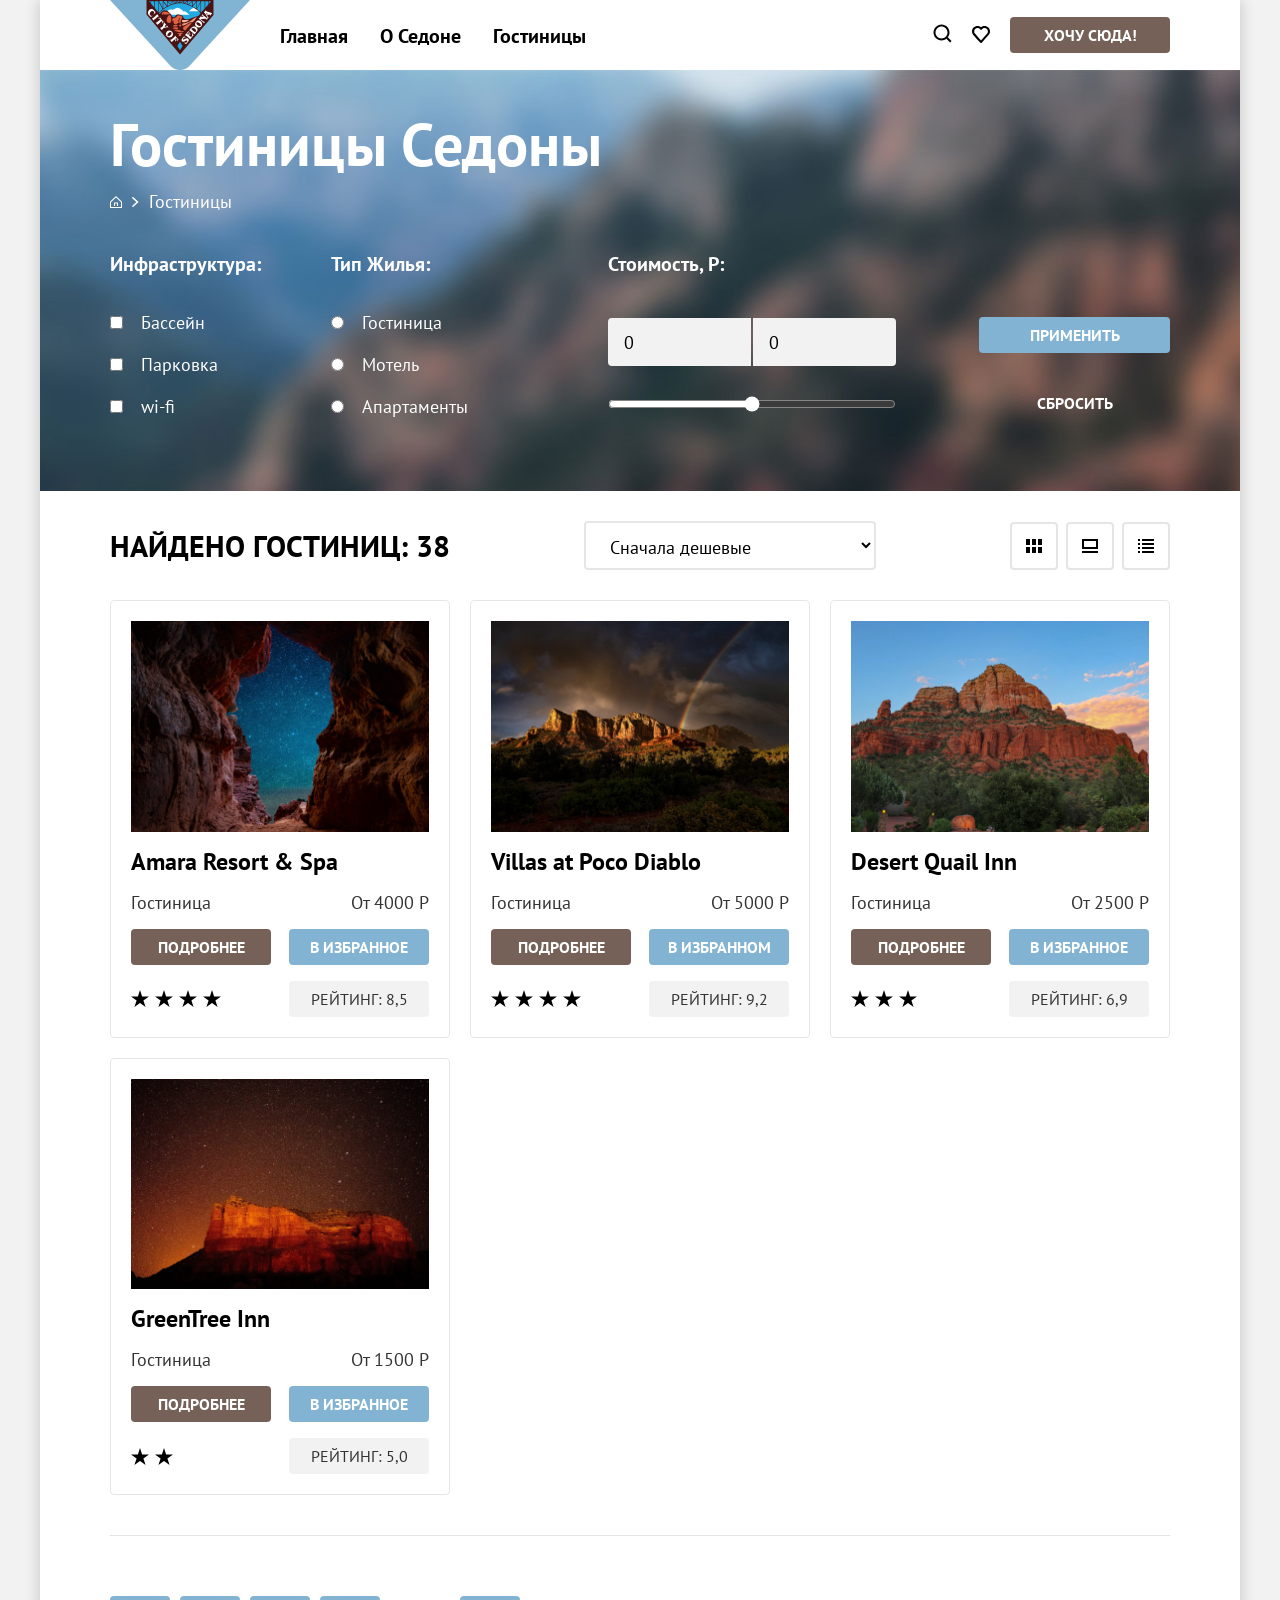
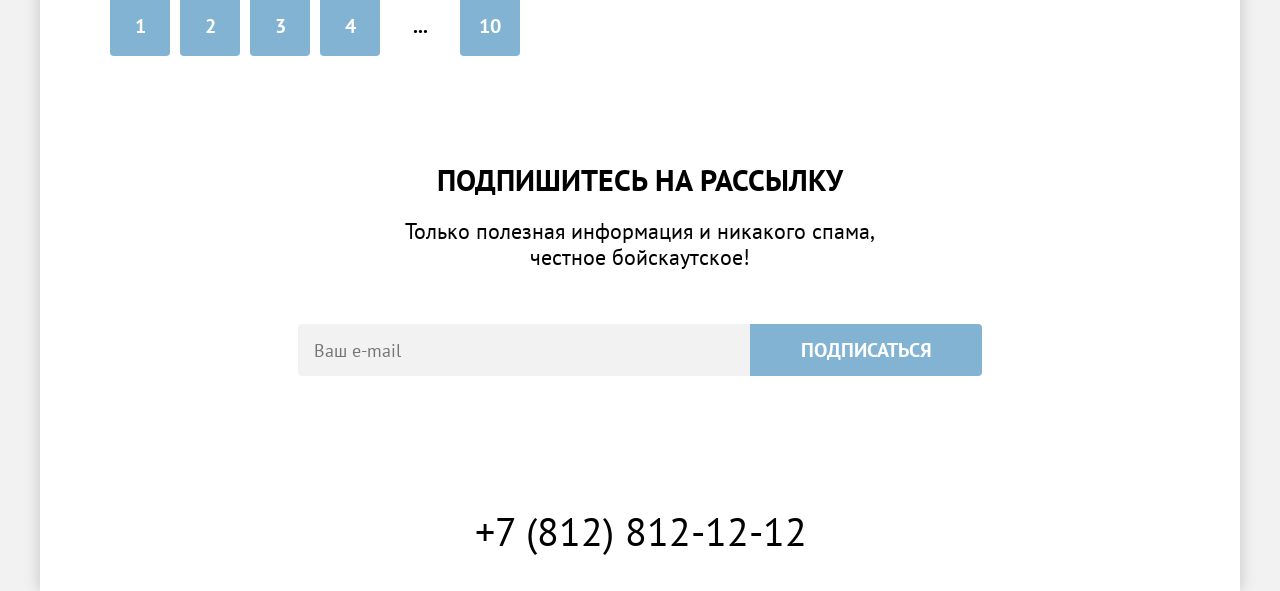
==== commit 66f0aeea: "Merge remote-tracking branch 'origin/main' into style/fix-icons-add-popup # Conflicts: #	catalog.htm" ====
--- a/catalog.html
+++ b/catalog.html
@@ -3,7 +3,7 @@
   <head>
     <meta charset="utf-8" />
     <title>HTML Academy: Седона - Гостиницы</title>
-    <link rel="stylesheet" href="/style/style.css" />
+    <link rel="stylesheet" href="style/style.css" />
   </head>
   <body>
     <div class="container">
@@ -12,7 +12,7 @@
         <a href="index.html">
           <img
             class="main-logo"
-            src="/pics/logo-sedona.svg"
+            src="pics/logo-sedona.svg"
             alt="Логотип сайта Седона"
           />
         </a>
@@ -23,11 +23,11 @@
         </ul>
         <ul class="user-navigation">
           <li class="user-navigation-item">
-            <a href="#"><img src="/pics/search-icon.svg" alt="Поиск" /></a>
+            <a href="#"><img src="pics/search-icon.svg" alt="Поиск" /></a>
           </li>
           <li class="user-navigation-item">
             <a href="#"
-              ><img src="/pics/favorite-icon.svg" alt="Избранное"
+              ><img src="pics/favorite-icon.svg" alt="Избранное"
             /></a>
           </li>
           <li class="user-navigation-item">
@@ -44,7 +44,6 @@
 
     <main>
       <section class="filter-section">
-
         <h1 class="hotels-sedona title title-size-xl title-color-white">Гостиницы Седоны</h1>
         <span class="breadcrumbs">
         <img class="house-icon" src="/pics/house-icon.svg">
@@ -57,7 +56,7 @@
           <ul class="filter-items-list">
             <li class="filter-item">
               <input
-                class="input input-size-s"
+                class="input"
                 type="checkbox"
                 id="pool"
                 name="pool"
@@ -66,7 +65,7 @@
             </li>
             <li class="filter-item">
               <input
-                class="input input-size-s"
+                class="input"
                 type="checkbox"
                 id="parking"
                 name="parking"
@@ -75,7 +74,7 @@
             </li>
             <li class="filter-item">
               <input
-                class="input input-size-s"
+                class="input"
                 type="checkbox"
                 id="wi-fi"
                 name="wi-fi"
@@ -89,7 +88,7 @@
           <ul class="filter-items-list">
             <li class="filter-item">
               <input
-                class="input input-size-s"
+                class="input"
                 type="radio"
                 id="hotel"
                 name="type-of-living"
@@ -98,7 +97,7 @@
             </li>
             <li class="filter-item">
               <input
-                class="input input-size-s"
+                class="input"
                 type="radio"
                 id="motel"
                 name="type-of-living"
@@ -107,7 +106,7 @@
             </li>
             <li class="filter-item">
               <input
-                class="input input-size-s"
+                class="input"
                 type="radio"
                 id="apartment"
                 name="type-of-living"
@@ -321,31 +320,30 @@
     </section>
     </main>
 
-    <footer>
-      <ul class="socials">
-        <li class="socials-item">
-          <a class="social" href="#"><img src="pics/vk-icon.svg" alt="Логотип ВКонтакте" /></a>
-        </li>
-        <li class="socials-item">
-          <a class="social" href="#"
-            ><img src="pics/telegram-icon.svg" alt="Логотип Телеграм"
-          /></a>
-        </li>
-        <li class="socials-item">
-          <a class="social" href="#"
-            ><img src="pics/youtube-icon.svg" alt="Логотип YouTube"
-          /></a>
-        </li>
-      </ul>
-      <a class="phone-number" href="tel:+78128121212">+7 (812) 812-12-12</a>
-      <a href="#">
-        <img
-          class="htmlacademy-logo"
-          src="pics/logo-htmlacademy.png"
-          alt="Логотип HTML-академии"
-        />
-      </a>
-    </footer>
+   <footer>
+    <ul class="socials">
+      <li class="socials-item"><a class="social" href="#"><svg class="vk-icon" width="24" height="14" viewBox="0 0 24 14" fill="none" xmlns="http://www.w3.org/2000/svg">
+<path fill-rule="evenodd" clip-rule="evenodd" d="M23.45 0.948C23.616 0.402 23.45 0 22.655 0H20.03C19.362 0 19.054 0.347 18.887 0.73C18.887 0.73 17.552 3.926 15.661 6.002C15.049 6.604 14.771 6.795 14.437 6.795C14.27 6.795 14.019 6.604 14.019 6.057V0.948C14.019 0.292 13.835 0 13.279 0H9.151C8.734 0 8.483 0.304 8.483 0.593C8.483 1.214 9.429 1.358 9.526 3.106V6.904C9.526 7.737 9.373 7.888 9.039 7.888C8.149 7.888 5.984 4.677 4.699 1.003C4.45 0.288 4.198 0 3.527 0H0.9C0.15 0 0 0.347 0 0.73C0 1.412 0.89 4.8 4.145 9.281C6.315 12.341 9.37 14 12.153 14C13.822 14 14.028 13.632 14.028 12.997V10.684C14.028 9.947 14.186 9.8 14.715 9.8C15.105 9.8 15.772 9.992 17.33 11.467C19.11 13.216 19.403 14 20.405 14H23.03C23.78 14 24.156 13.632 23.94 12.904C23.702 12.18 22.852 11.129 21.725 9.882C21.113 9.172 20.195 8.407 19.916 8.024C19.527 7.533 19.638 7.314 19.916 6.877C19.916 6.877 23.116 2.451 23.449 0.948H23.45Z"/>
+</svg>
+</a></li>
+      <li class="socials-item"><a class="social" href="#"><svg class="telegram-icon" width="18" height="16" viewBox="0 0 18 16" fill="none" xmlns="http://www.w3.org/2000/svg">
+<path d="M16.785 0.0992597L0.840489 6.24776C-0.247661 6.68481 -0.241365 7.29184 0.640845 7.56253L4.73445 8.83953L14.2058 2.8637C14.6537 2.59121 15.0629 2.7378 14.7265 3.03636L7.05283 9.96185H7.05103L7.05283 9.96275L6.77045 14.1823C7.18413 14.1823 7.36669 13.9925 7.59871 13.7686L9.58705 11.8351L13.7229 14.89C14.4855 15.31 15.0332 15.0941 15.2229 14.1841L17.9379 1.38885C18.2158 0.274623 17.5126 -0.229883 16.785 0.0992597Z"/>
+</svg>
+</a></li>
+      <li class="socials-item"><a class="social" href="#"><svg class="youtube-icon" width="22" height="17" viewBox="0 0 22 17" fill="none" xmlns="http://www.w3.org/2000/svg">
+<path d="M18.607 0H3.17413C1.31343 0 0 1.59375 0 3.4V13.4937C0 15.4062 1.31343 17 3.17413 17H18.8259C20.4677 17 22 15.4062 22 13.6V3.4C21.7811 1.59375 20.4677 0 18.607 0ZM7.66169 12.5375V4.4625L14.995 8.5L7.66169 12.5375Z" />
+</svg>
+</a></li>
+    </ul>
+    <a class="phone-number" href="tel:+78128121212">+7 (812) 812-12-12</a>
+    <a class="social" href="#">
+      <svg class="html-academy-logo" width="115" height="33" viewBox="0 0 115 33" fill="none" xmlns="http://www.w3.org/2000/svg">
+<path fill-rule="evenodd" clip-rule="evenodd" d="M7.9999 6.2C8.7999 5.2 9.9999 4.5 11.5999 4.5C14.2999 4.5 16.1999 6.4 16.0999 9.4V15.5H14.0999V9.8C14.0999 8 12.9999 6.6 11.1999 6.6C9.1999 6.6 7.8999 8.1 7.8999 10.2V15.5H5.8999V0H7.8999V6.2H7.9999ZM0 15.5V12.9H2.5V15.5H0ZM26.5999 4.79998H21.7999V1.09998H19.7999V4.89998H17.8999V6.89998H19.7999V12.9C19.7999 14.6 20.7999 15.6 22.4999 15.6H26.5999V13.6H22.8999C22.1999 13.6 21.7999 13.2 21.7999 12.5V6.79998H26.5999V4.79998ZM37.6 6.69998C38.2 5.39998 39.5 4.59998 41.1 4.59998C43.6 4.59998 45.1 6.39998 45 8.89997V15.4H43V9.09998C43 7.49998 42.1 6.49998 40.6 6.49998C39.4 6.49998 38 7.39998 38 9.79998V15.4H36V9.09998C36 7.49998 35.1 6.49998 33.6 6.49998C32 6.49998 31 7.99998 31 9.99998V15.4H29V4.79998H30.9V6.39998H31C31.6 5.39998 32.7 4.59998 34.1 4.59998C35.7 4.59998 36.9 5.49998 37.5 6.69998H37.6ZM47.8 12.7C47.8 14.4 48.8 15.4 50.6 15.4H52.6V13.4H50.9001C50.2001 13.4 49.8 13 49.8 12.3V0H47.8V12.7ZM25.0001 17.9C26.7001 17.9 28.0001 18.6 28.9001 19.7V18.2H30.9001V28.8H28.9001V27.2H28.8001C28.0001 28.3 26.8001 29.1 25.0001 29.1C21.9001 29.1 19.6001 26.8 19.6001 23.5C19.6001 20.2 21.9001 17.9 25.0001 17.9ZM21.7001 23.5C21.7001 25.5 23.1001 27.1 25.3001 27.1C27.5001 27.1 28.9001 25.4 28.9001 23.5C28.9001 21.5 27.5001 19.9 25.3001 19.9C23.1001 19.9 21.7001 21.5 21.7001 23.5ZM44.2 22C43.7 19.6 41.5999 17.9 38.7999 17.9C35.3999 17.9 33.2 20.4 33.2 23.5C33.2 26.6 35.3999 29.1 38.7999 29.1C41.5999 29.1 43.7 27.3 44.2 24.9H42.0999C41.7 26.2 40.3999 27.2 38.7999 27.2C36.5999 27.2 35.2 25.6 35.2 23.6C35.2 21.6 36.5999 20 38.7999 20C40.3999 20 41.5999 21 42.0999 22.2H44.2V22ZM51.2001 17.9C52.9001 17.9 54.2001 18.6 55.1 19.7V18.2H57.1V28.8H55.1V27.2H55C54.2001 28.3 53 29.1 51.2001 29.1C48.1001 29.1 45.8 26.8 45.8 23.5C45.8 20.2 48.1001 17.9 51.2001 17.9ZM47.9001 23.5C47.9001 25.5 49.3 27.1 51.5 27.1C53.6 27.1 55.1 25.4 55.1 23.5C55.1 21.5 53.7001 19.9 51.5 19.9C49.3 19.9 47.9001 21.5 47.9001 23.5ZM68.6999 19.8C67.7999 18.7 66.4999 17.9 64.7999 17.9C61.6999 17.9 59.3999 20.2 59.3999 23.5C59.3999 26.8 61.5999 29.1 64.7999 29.1C66.4999 29.1 67.7999 28.3 68.5999 27.3H68.6999V28.8H70.6999V13.4H68.6999V19.8ZM65.0999 27.1C62.8999 27.1 61.4999 25.5 61.4999 23.5C61.4999 21.5 62.8999 19.9 65.0999 19.9C67.2999 19.9 68.6999 21.5 68.6999 23.5C68.5999 25.5 67.1999 27.1 65.0999 27.1ZM72.8 23.5C72.8 20.4 75 17.9 78.3 17.9C81.8 17.9 84 20.6 83.8 24.2H75C75.1 25.8 76.5 27.1 78.4 27.1C79.8 27.1 80.9 26.5 81.4 25.5H83.5C82.8 27.8 80.8 29.1 78.3 29.1C74.9 29.1 72.8 26.5 72.8 23.5ZM81.6 22.4C81.3 20.8 80 19.8 78.3 19.8C76.6001 19.8 75.4 20.9 75.1 22.4H81.6ZM98.2001 17.9C96.6001 17.9 95.3001 18.7 94.6001 19.9H94.5001C93.9001 18.7 92.7001 17.9 91.1001 17.9C89.7001 17.9 88.6001 18.6 88.0001 19.7V18.2H86.1001V28.8H88.1001V23.4C88.1001 21.4 89.1001 20 90.7001 19.9C92.2001 19.9 93.1001 20.9 93.1001 22.5V28.8H95.1001V23.2C95.1001 20.8 96.5001 19.9 97.7001 19.9C99.2001 19.9 100.1 20.9 100.1 22.5V28.8H102.1V22.3C102.2 19.7 100.7 17.9 98.2001 17.9ZM105.8 18.1L109.4 27L112.8 18.1H114.9L110.2 30.3C109.5 32.1 108.5 32.9 106.7 32.9H104.2V30.9H106.7C107.7 30.9 108.1 30.6 108.4 29.7L103.6 18.1H105.8Z" />
+</svg>
+
+    </a>
+  </footer>
+
     </div>
   </body>
 </html>
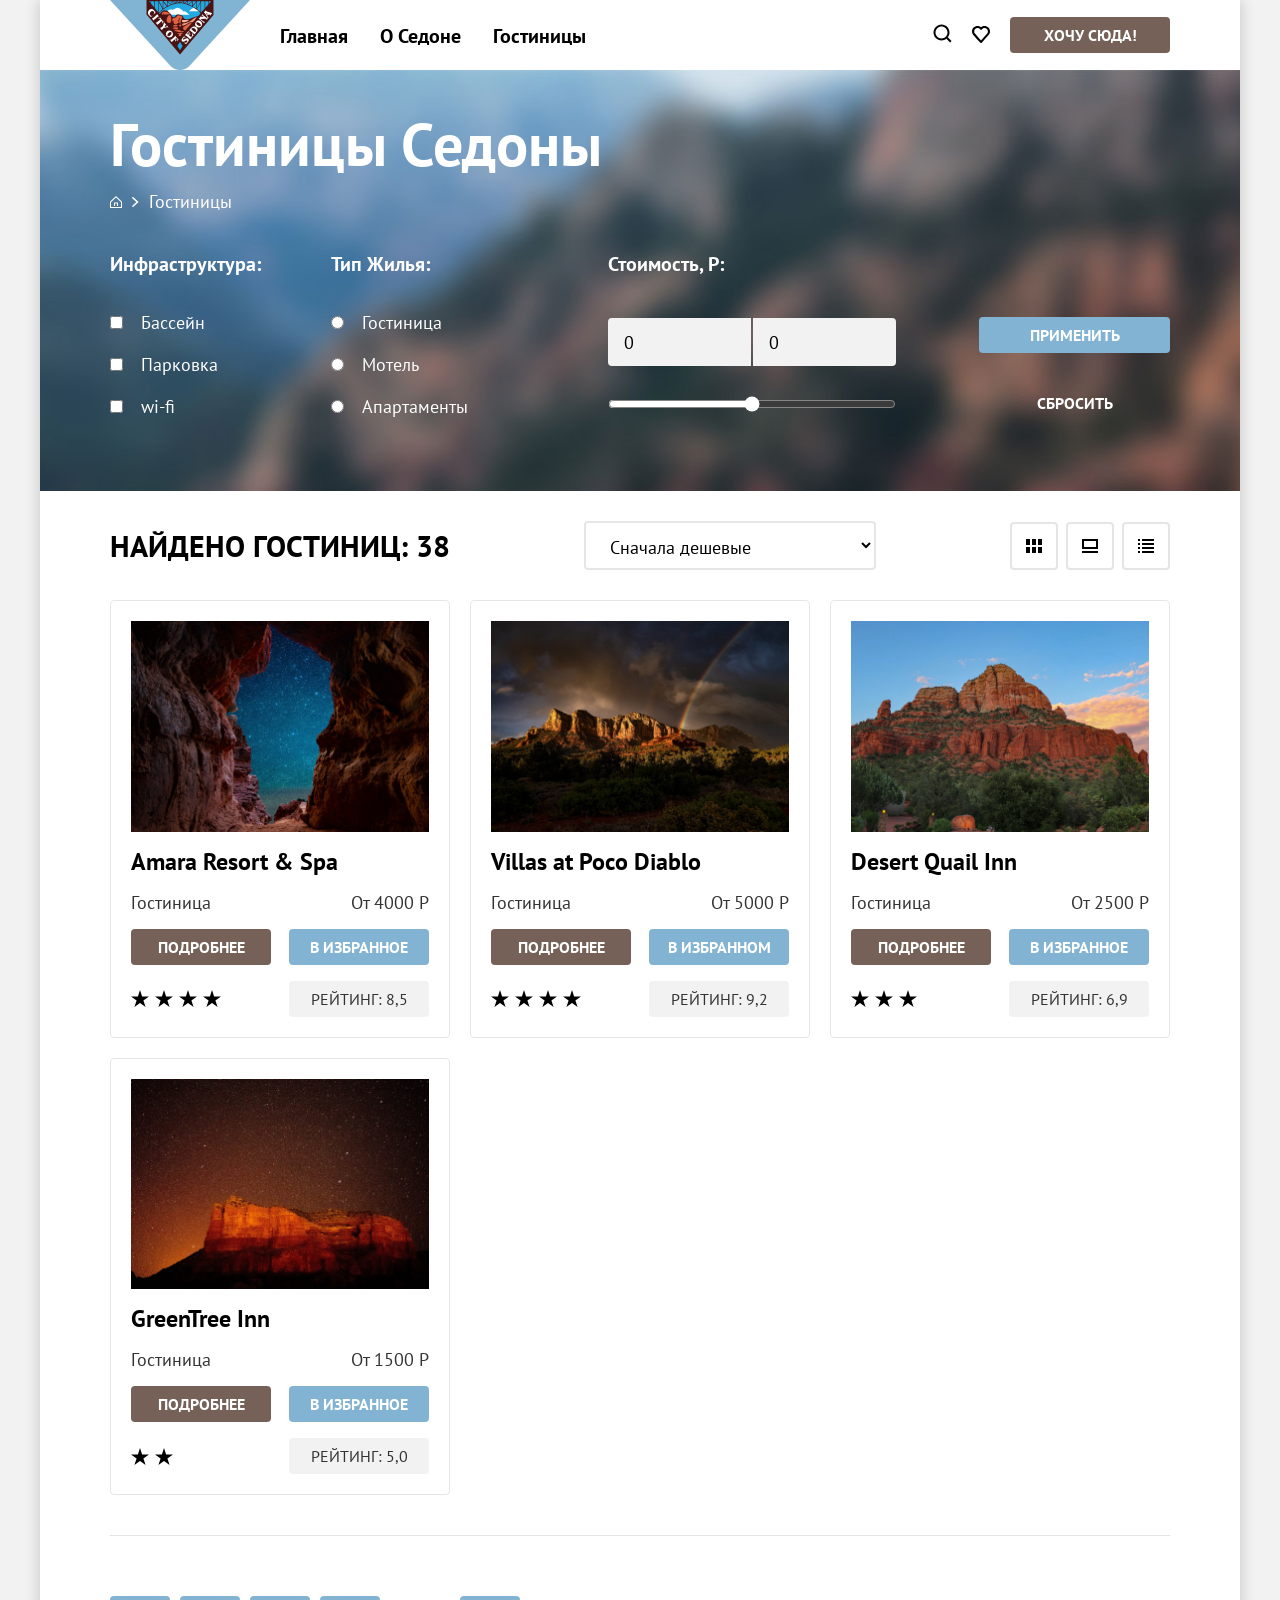
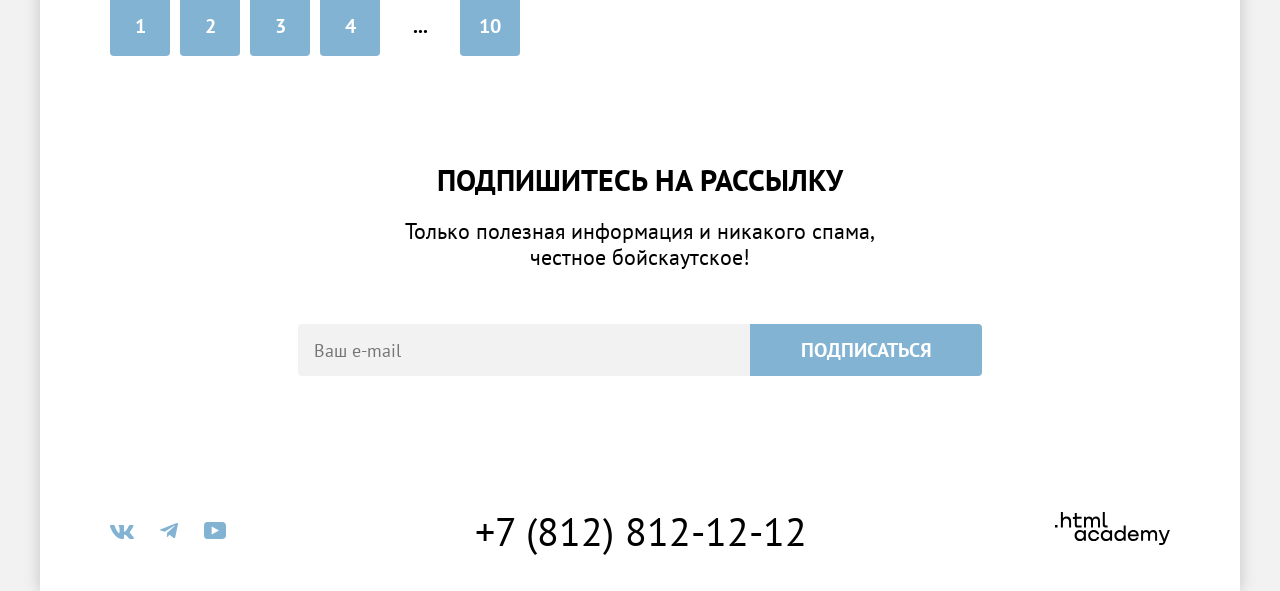
==== commit 609e12a4: "style: добавила модальное окно, поправила пути и добавила изменение цветов при наведении на свг-икон" ====
--- a/catalog.html
+++ b/catalog.html
@@ -44,10 +44,11 @@
 
     <main>
       <section class="filter-section">
+
         <h1 class="hotels-sedona title title-size-xl title-color-white">Гостиницы Седоны</h1>
         <span class="breadcrumbs">
-        <img class="house-icon" src="/pics/house-icon.svg">
-        <img class="arrow-icon" src="/pics/arrow-icon.svg">
+        <img class="house-icon" src="pics/house-icon.svg">
+        <img class="arrow-icon" src="pics/arrow-icon.svg">
         <p class="hotels text text-size-m title-color-white">Гостиницы</p>
         </span>
         <form class="filter-form">
@@ -172,9 +173,9 @@
           <option class="expensive" value="expensive">Сначала дорогие</option>
         </select>
         <span class="layouts">
-        <button class="layout-button"><img class="layout" src="/pics/layout-1.svg" alt="смена раскладки"></button>
-        <button class="layout-button"><img class="layout" src="/pics/layout-2.svg" alt="смена раскладки"></button>
-        <button class="layout-button"><img class="layout" src="/pics/layout-3.svg" alt="смена раскладки"></button>
+        <button class="layout-button"><img class="layout" src="pics/layout-1.svg" alt="смена раскладки"></button>
+        <button class="layout-button"><img class="layout" src="pics/layout-2.svg" alt="смена раскладки"></button>
+        <button class="layout-button"><img class="layout" src="pics/layout-3.svg" alt="смена раскладки"></button>
         </span>
         </span>
         <ul class="cards">
@@ -199,10 +200,10 @@
               </span>
               <span class="rating-with-stars">
                 <ul class="stars">
-                  <li class="star-item"><img src="/pics/star-icon.svg"></li>
-                  <li class="star-item"><img src="/pics/star-icon.svg"></li>
-                  <li class="star-item"><img src="/pics/star-icon.svg"></li>
-                  <li class="star-item"><img src="/pics/star-icon.svg"></li>
+                  <li class="star-item"><img src="pics/star-icon.svg"></li>
+                  <li class="star-item"><img src="pics/star-icon.svg"></li>
+                  <li class="star-item"><img src="pics/star-icon.svg"></li>
+                  <li class="star-item"><img src="pics/star-icon.svg"></li>
                 </ul>
               <span class="rating">Рейтинг: 8,5</span>
               </span>
@@ -226,10 +227,10 @@
               </span>
               <span class="rating-with-stars">
                 <ul class="stars">
-                  <li class="star-item"><img src="/pics/star-icon.svg"></li>
-                  <li class="star-item"><img src="/pics/star-icon.svg"></li>
-                  <li class="star-item"><img src="/pics/star-icon.svg"></li>
-                  <li class="star-item"><img src="/pics/star-icon.svg"></li>
+                  <li class="star-item"><img src="pics/star-icon.svg"></li>
+                  <li class="star-item"><img src="pics/star-icon.svg"></li>
+                  <li class="star-item"><img src="pics/star-icon.svg"></li>
+                  <li class="star-item"><img src="pics/star-icon.svg"></li>
                 </ul>
               <span class="rating">Рейтинг: 9,2</span>
               </span>
@@ -257,9 +258,9 @@
               </span>
               <span class="rating-with-stars">
                 <ul class="stars">
-                  <li class="star-item"><img src="/pics/star-icon.svg"></li>
-                  <li class="star-item"><img src="/pics/star-icon.svg"></li>
-                  <li class="star-item"><img src="/pics/star-icon.svg"></li>
+                  <li class="star-item"><img src="pics/star-icon.svg"></li>
+                  <li class="star-item"><img src="pics/star-icon.svg"></li>
+                  <li class="star-item"><img src="pics/star-icon.svg"></li>
                 </ul>
               <span class="rating">Рейтинг: 6,9</span>
               </span>
@@ -287,8 +288,8 @@
               </span>
 <span class="rating-with-stars">
                 <ul class="stars">
-                  <li class="star-item"><img src="/pics/star-icon.svg"></li>
-                  <li class="star-item"><img src="/pics/star-icon.svg"></li>
+                  <li class="star-item"><img src="pics/star-icon.svg"></li>
+                  <li class="star-item"><img src="pics/star-icon.svg"></li>
                 </ul>
               <span class="rating">Рейтинг: 5,0</span>
               </span>            </article>
--- a/style/style.css
+++ b/style/style.css
@@ -34,7 +34,7 @@
   width: 1200px;
   margin: 0 auto;
   background-color: #ffffff;
-  box-shadow: 0 0 15px #00000033;;
+  box-shadow: 0 0 15px #00000033;
 }
 
 .visually-hidden {
@@ -111,6 +111,12 @@
   font-size: 20px;
   line-height: 36px;
 }
+.button-size-xl {
+  width: 565px;
+  min-height: 60px;
+  font-size: 20px;
+  line-height: 36px;
+}
 .button-size-xs {
   width: 140px;
   min-height: 36px;
@@ -184,6 +190,10 @@
 .input-size-s {
   font-size: 18px;
   line-height: 23px;
+  background-color: #f2f2f2;
+  width: 110px;
+  height: 48px;
+  border-radius: 4px;
 }
 
 .price-inputs .input-size-m:first-child {
@@ -629,7 +639,7 @@
 
 .layout-button {
   display: flex;
-  border: 2px solid #E5E5E5;
+  border: 2px solid #e5e5e5;
   border-radius: 4px;
   align-items: center;
   justify-content: center;
@@ -655,7 +665,6 @@
 .cards-item {
   width: 340px;
 }
-
 
 .hotel-card {
   border: 1px solid #e6e6e6;
@@ -728,7 +737,7 @@
   width: 1060px;
   height: 0;
   margin: 40px auto 0;
-  border-top: 1px solid #E5E5E5;
+  border-top: 1px solid #e5e5e5;
 }
 
 .pagination-list {
@@ -745,7 +754,7 @@
   justify-content: center;
   width: 60px;
   min-height: 60px;
-  background-color: #82B3D3;
+  background-color: #82b3d3;
   border-radius: 4px;
 }
 
@@ -831,11 +840,24 @@
   padding: 0;
   margin: 0;
 }
-.socials-item .social:hover {
-  color: #68a2ca;
-}
-.socials-item .social:active {
-  color: #68a2ca4d;
+
+.youtube-icon path,
+.telegram-icon path,
+.vk-icon path {
+  fill: #83b3d3;
+}
+
+.social:hover .youtube-icon path,
+.social:hover .telegram-icon path,
+.social:hover .vk-icon path {
+  fill: #68a2ca;
+}
+
+.social:active .youtube-icon path,
+.social:active .telegram-icon path,
+.social:active .vk-icon path {
+  fill: #68a2ca;
+  opacity: 0.2;
 }
 
 .phone-number {
@@ -845,12 +867,138 @@
   color: #000000;
 }
 
-.htmlacademy-logo {
+.phone-number:hover {
+  color: #756157;
+}
+
+.phone-number:active {
+  color: #756157;
+  opacity: 0.3;
+}
+
+.html-academy-logo path {
   display: block;
-}
-.htmlacademy-logo:hover {
-  color: #756157;
-}
-.htmlacademy-logo:active {
-  color: #7561574d;
-}
+  fill: #000000;
+}
+.social:hover .html-academy-logo path {
+  fill: #756157;
+}
+
+.social:active .html-academy-logo path {
+  fill: #756157;
+  opacity: 0.3;
+}
+
+.modal-container {
+  position: fixed;
+  top: 50%;
+  left: 50%;
+  transform: translate(-50%, -50%);
+  width: 717px;
+  min-height: 576px;
+  background-color: #ffffff;
+  border-radius: 30px;
+  box-shadow: 0 4px 20px rgba(0, 0, 0, 0.15);
+  padding: 64px 70px;
+  box-sizing: border-box;
+  display: none;
+}
+
+.modal-overlay {
+  position: fixed;
+  top: 0;
+  left: 0;
+  width: 100%;
+  height: 100%;
+  background-color: rgba(255, 255, 255, 0.5);
+  z-index: 999;
+  display: none;
+}
+
+.form-header {
+  display: flex;
+  align-items: center;
+  justify-content: center;
+  gap: 130px;
+  margin-bottom: 48px;
+}
+
+.close-button {
+  width: 52px;
+  min-height: 52px;
+  background-color: #f2f2f2;
+  border: none;
+  border-radius: 50%;
+  display: flex;
+  align-items: center;
+  justify-content: center;
+  padding: 0;
+  margin-right: -18px;
+}
+
+.close-button:hover{
+  background-color: #E5E5E5;
+}
+
+.search-list {
+  list-style: none;
+  padding: 0;
+  margin: 0;
+  display: flex;
+  flex-direction: column;
+}
+.search-form .input-size-l {
+  width: 440px;
+  min-height: 48px;
+  border-radius: 4px;
+}
+
+.search-list-item {
+  display: flex;
+  align-items: center;
+  gap: 24px;
+  margin-bottom: 48px;
+}
+
+.search-list-item:first-child {
+  margin-bottom: 48px;
+  display: flex;
+  align-items: center;
+  gap: 24px;
+}
+
+.search-list-item:nth-child(2) {
+  margin-bottom: 48px;
+  display: flex;
+  align-items: center;
+  gap: 20px;
+}
+
+.search-input {
+  padding: 0 20px;
+}
+
+.adults-children {
+  display: flex;
+  gap: 87px;
+}
+
+.adults-input,
+.children-input {
+  display: flex;
+  padding: 0 30px;
+}
+
+.tooltip-button {
+  color: #ffffff;
+  width: 26px;
+  height: 26px;
+  border-radius: 50px;
+  border: none;
+  background-color: #83b3d3;
+  margin-right: 40px;
+}
+
+.adults-label {
+  margin-right: 20px;
+}
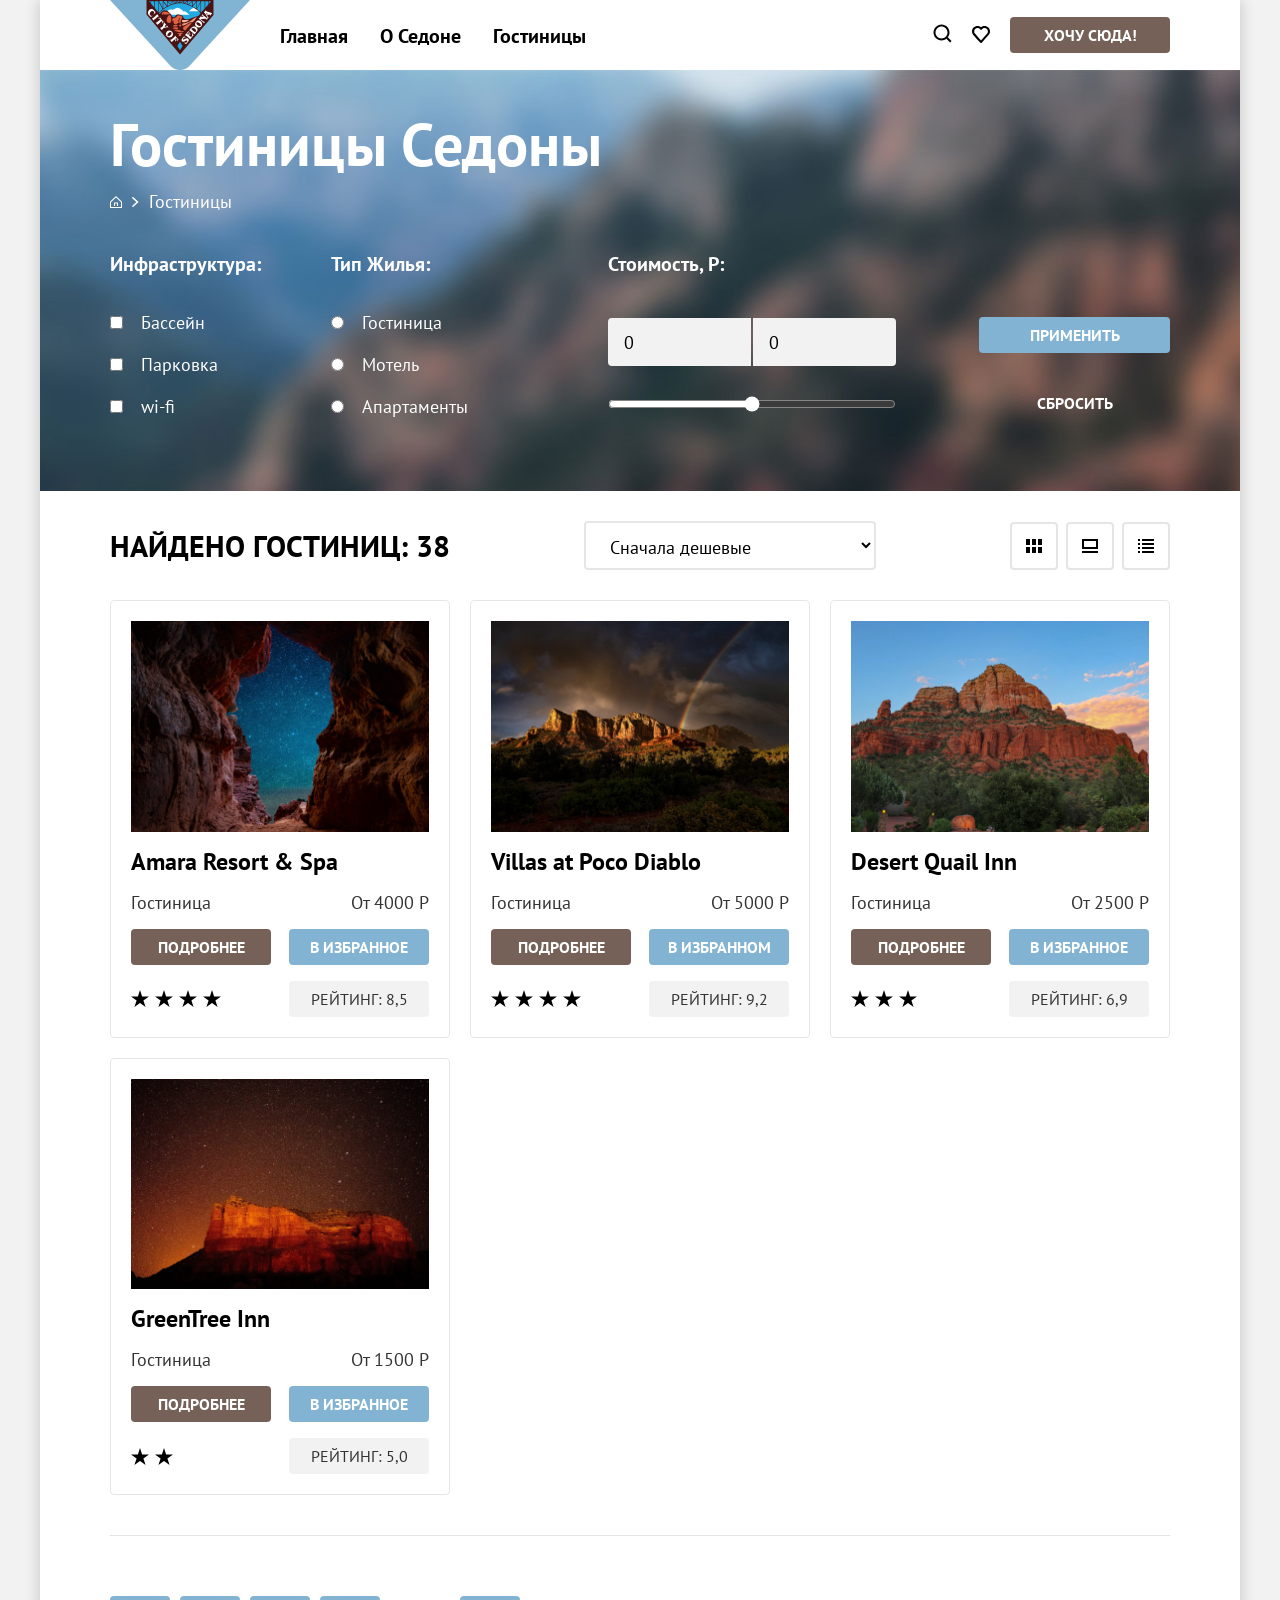
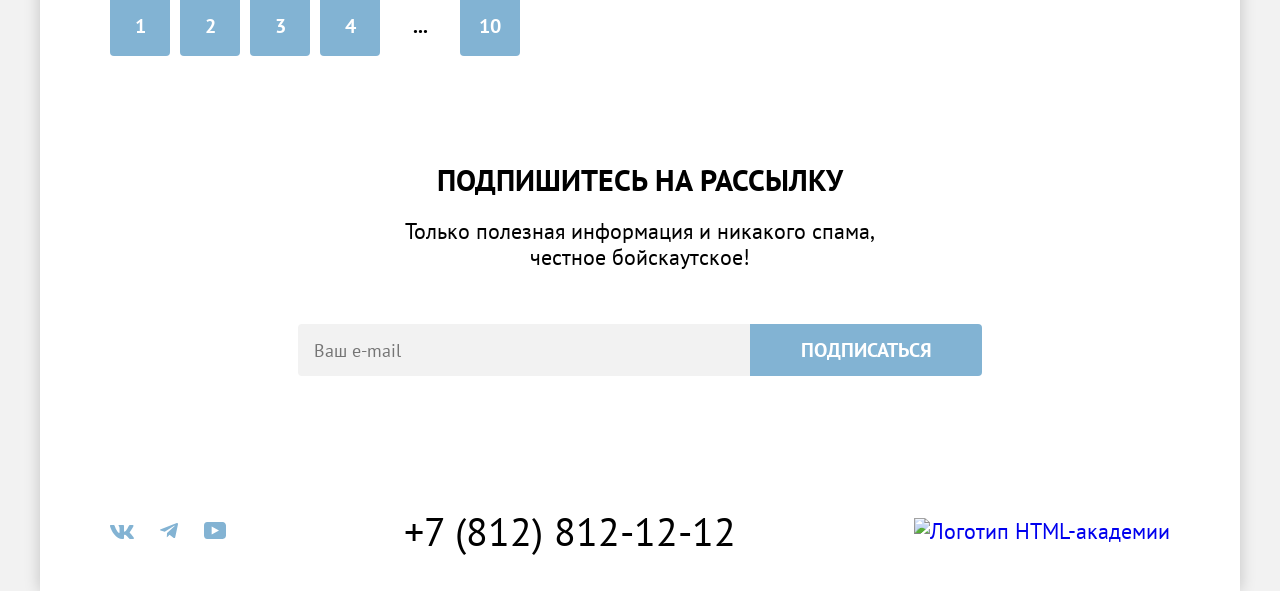
==== commit 76a28077: "Merge remote-tracking branch 'origin/main'" ====
--- a/catalog.html
+++ b/catalog.html
@@ -3,7 +3,7 @@
   <head>
     <meta charset="utf-8" />
     <title>HTML Academy: Седона - Гостиницы</title>
-    <link rel="stylesheet" href="style/style.css" />
+    <link rel="stylesheet" href="/style/style.css" />
   </head>
   <body>
     <div class="container">
@@ -12,7 +12,7 @@
         <a href="index.html">
           <img
             class="main-logo"
-            src="pics/logo-sedona.svg"
+            src="/pics/logo-sedona.svg"
             alt="Логотип сайта Седона"
           />
         </a>
@@ -23,11 +23,11 @@
         </ul>
         <ul class="user-navigation">
           <li class="user-navigation-item">
-            <a href="#"><img src="pics/search-icon.svg" alt="Поиск" /></a>
+            <a href="#"><img src="/pics/search-icon.svg" alt="Поиск" /></a>
           </li>
           <li class="user-navigation-item">
             <a href="#"
-              ><img src="pics/favorite-icon.svg" alt="Избранное"
+              ><img src="/pics/favorite-icon.svg" alt="Избранное"
             /></a>
           </li>
           <li class="user-navigation-item">
@@ -47,8 +47,8 @@
 
         <h1 class="hotels-sedona title title-size-xl title-color-white">Гостиницы Седоны</h1>
         <span class="breadcrumbs">
-        <img class="house-icon" src="pics/house-icon.svg">
-        <img class="arrow-icon" src="pics/arrow-icon.svg">
+        <img class="house-icon" src="/pics/house-icon.svg">
+        <img class="arrow-icon" src="/pics/arrow-icon.svg">
         <p class="hotels text text-size-m title-color-white">Гостиницы</p>
         </span>
         <form class="filter-form">
@@ -57,7 +57,7 @@
           <ul class="filter-items-list">
             <li class="filter-item">
               <input
-                class="input"
+                class="input input-size-s"
                 type="checkbox"
                 id="pool"
                 name="pool"
@@ -66,7 +66,7 @@
             </li>
             <li class="filter-item">
               <input
-                class="input"
+                class="input input-size-s"
                 type="checkbox"
                 id="parking"
                 name="parking"
@@ -75,7 +75,7 @@
             </li>
             <li class="filter-item">
               <input
-                class="input"
+                class="input input-size-s"
                 type="checkbox"
                 id="wi-fi"
                 name="wi-fi"
@@ -89,7 +89,7 @@
           <ul class="filter-items-list">
             <li class="filter-item">
               <input
-                class="input"
+                class="input input-size-s"
                 type="radio"
                 id="hotel"
                 name="type-of-living"
@@ -98,7 +98,7 @@
             </li>
             <li class="filter-item">
               <input
-                class="input"
+                class="input input-size-s"
                 type="radio"
                 id="motel"
                 name="type-of-living"
@@ -107,7 +107,7 @@
             </li>
             <li class="filter-item">
               <input
-                class="input"
+                class="input input-size-s"
                 type="radio"
                 id="apartment"
                 name="type-of-living"
@@ -173,9 +173,9 @@
           <option class="expensive" value="expensive">Сначала дорогие</option>
         </select>
         <span class="layouts">
-        <button class="layout-button"><img class="layout" src="pics/layout-1.svg" alt="смена раскладки"></button>
-        <button class="layout-button"><img class="layout" src="pics/layout-2.svg" alt="смена раскладки"></button>
-        <button class="layout-button"><img class="layout" src="pics/layout-3.svg" alt="смена раскладки"></button>
+        <button class="layout-button"><img class="layout" src="/pics/layout-1.svg" alt="смена раскладки"></button>
+        <button class="layout-button"><img class="layout" src="/pics/layout-2.svg" alt="смена раскладки"></button>
+        <button class="layout-button"><img class="layout" src="/pics/layout-3.svg" alt="смена раскладки"></button>
         </span>
         </span>
         <ul class="cards">
@@ -200,10 +200,10 @@
               </span>
               <span class="rating-with-stars">
                 <ul class="stars">
-                  <li class="star-item"><img src="pics/star-icon.svg"></li>
-                  <li class="star-item"><img src="pics/star-icon.svg"></li>
-                  <li class="star-item"><img src="pics/star-icon.svg"></li>
-                  <li class="star-item"><img src="pics/star-icon.svg"></li>
+                  <li class="star-item"><img src="/pics/star-icon.svg"></li>
+                  <li class="star-item"><img src="/pics/star-icon.svg"></li>
+                  <li class="star-item"><img src="/pics/star-icon.svg"></li>
+                  <li class="star-item"><img src="/pics/star-icon.svg"></li>
                 </ul>
               <span class="rating">Рейтинг: 8,5</span>
               </span>
@@ -227,10 +227,10 @@
               </span>
               <span class="rating-with-stars">
                 <ul class="stars">
-                  <li class="star-item"><img src="pics/star-icon.svg"></li>
-                  <li class="star-item"><img src="pics/star-icon.svg"></li>
-                  <li class="star-item"><img src="pics/star-icon.svg"></li>
-                  <li class="star-item"><img src="pics/star-icon.svg"></li>
+                  <li class="star-item"><img src="/pics/star-icon.svg"></li>
+                  <li class="star-item"><img src="/pics/star-icon.svg"></li>
+                  <li class="star-item"><img src="/pics/star-icon.svg"></li>
+                  <li class="star-item"><img src="/pics/star-icon.svg"></li>
                 </ul>
               <span class="rating">Рейтинг: 9,2</span>
               </span>
@@ -258,9 +258,9 @@
               </span>
               <span class="rating-with-stars">
                 <ul class="stars">
-                  <li class="star-item"><img src="pics/star-icon.svg"></li>
-                  <li class="star-item"><img src="pics/star-icon.svg"></li>
-                  <li class="star-item"><img src="pics/star-icon.svg"></li>
+                  <li class="star-item"><img src="/pics/star-icon.svg"></li>
+                  <li class="star-item"><img src="/pics/star-icon.svg"></li>
+                  <li class="star-item"><img src="/pics/star-icon.svg"></li>
                 </ul>
               <span class="rating">Рейтинг: 6,9</span>
               </span>
@@ -288,8 +288,8 @@
               </span>
 <span class="rating-with-stars">
                 <ul class="stars">
-                  <li class="star-item"><img src="pics/star-icon.svg"></li>
-                  <li class="star-item"><img src="pics/star-icon.svg"></li>
+                  <li class="star-item"><img src="/pics/star-icon.svg"></li>
+                  <li class="star-item"><img src="/pics/star-icon.svg"></li>
                 </ul>
               <span class="rating">Рейтинг: 5,0</span>
               </span>            </article>
@@ -321,30 +321,31 @@
     </section>
     </main>
 
-   <footer>
-    <ul class="socials">
-      <li class="socials-item"><a class="social" href="#"><svg class="vk-icon" width="24" height="14" viewBox="0 0 24 14" fill="none" xmlns="http://www.w3.org/2000/svg">
-<path fill-rule="evenodd" clip-rule="evenodd" d="M23.45 0.948C23.616 0.402 23.45 0 22.655 0H20.03C19.362 0 19.054 0.347 18.887 0.73C18.887 0.73 17.552 3.926 15.661 6.002C15.049 6.604 14.771 6.795 14.437 6.795C14.27 6.795 14.019 6.604 14.019 6.057V0.948C14.019 0.292 13.835 0 13.279 0H9.151C8.734 0 8.483 0.304 8.483 0.593C8.483 1.214 9.429 1.358 9.526 3.106V6.904C9.526 7.737 9.373 7.888 9.039 7.888C8.149 7.888 5.984 4.677 4.699 1.003C4.45 0.288 4.198 0 3.527 0H0.9C0.15 0 0 0.347 0 0.73C0 1.412 0.89 4.8 4.145 9.281C6.315 12.341 9.37 14 12.153 14C13.822 14 14.028 13.632 14.028 12.997V10.684C14.028 9.947 14.186 9.8 14.715 9.8C15.105 9.8 15.772 9.992 17.33 11.467C19.11 13.216 19.403 14 20.405 14H23.03C23.78 14 24.156 13.632 23.94 12.904C23.702 12.18 22.852 11.129 21.725 9.882C21.113 9.172 20.195 8.407 19.916 8.024C19.527 7.533 19.638 7.314 19.916 6.877C19.916 6.877 23.116 2.451 23.449 0.948H23.45Z"/>
-</svg>
-</a></li>
-      <li class="socials-item"><a class="social" href="#"><svg class="telegram-icon" width="18" height="16" viewBox="0 0 18 16" fill="none" xmlns="http://www.w3.org/2000/svg">
-<path d="M16.785 0.0992597L0.840489 6.24776C-0.247661 6.68481 -0.241365 7.29184 0.640845 7.56253L4.73445 8.83953L14.2058 2.8637C14.6537 2.59121 15.0629 2.7378 14.7265 3.03636L7.05283 9.96185H7.05103L7.05283 9.96275L6.77045 14.1823C7.18413 14.1823 7.36669 13.9925 7.59871 13.7686L9.58705 11.8351L13.7229 14.89C14.4855 15.31 15.0332 15.0941 15.2229 14.1841L17.9379 1.38885C18.2158 0.274623 17.5126 -0.229883 16.785 0.0992597Z"/>
-</svg>
-</a></li>
-      <li class="socials-item"><a class="social" href="#"><svg class="youtube-icon" width="22" height="17" viewBox="0 0 22 17" fill="none" xmlns="http://www.w3.org/2000/svg">
-<path d="M18.607 0H3.17413C1.31343 0 0 1.59375 0 3.4V13.4937C0 15.4062 1.31343 17 3.17413 17H18.8259C20.4677 17 22 15.4062 22 13.6V3.4C21.7811 1.59375 20.4677 0 18.607 0ZM7.66169 12.5375V4.4625L14.995 8.5L7.66169 12.5375Z" />
-</svg>
-</a></li>
-    </ul>
-    <a class="phone-number" href="tel:+78128121212">+7 (812) 812-12-12</a>
-    <a class="social" href="#">
-      <svg class="html-academy-logo" width="115" height="33" viewBox="0 0 115 33" fill="none" xmlns="http://www.w3.org/2000/svg">
-<path fill-rule="evenodd" clip-rule="evenodd" d="M7.9999 6.2C8.7999 5.2 9.9999 4.5 11.5999 4.5C14.2999 4.5 16.1999 6.4 16.0999 9.4V15.5H14.0999V9.8C14.0999 8 12.9999 6.6 11.1999 6.6C9.1999 6.6 7.8999 8.1 7.8999 10.2V15.5H5.8999V0H7.8999V6.2H7.9999ZM0 15.5V12.9H2.5V15.5H0ZM26.5999 4.79998H21.7999V1.09998H19.7999V4.89998H17.8999V6.89998H19.7999V12.9C19.7999 14.6 20.7999 15.6 22.4999 15.6H26.5999V13.6H22.8999C22.1999 13.6 21.7999 13.2 21.7999 12.5V6.79998H26.5999V4.79998ZM37.6 6.69998C38.2 5.39998 39.5 4.59998 41.1 4.59998C43.6 4.59998 45.1 6.39998 45 8.89997V15.4H43V9.09998C43 7.49998 42.1 6.49998 40.6 6.49998C39.4 6.49998 38 7.39998 38 9.79998V15.4H36V9.09998C36 7.49998 35.1 6.49998 33.6 6.49998C32 6.49998 31 7.99998 31 9.99998V15.4H29V4.79998H30.9V6.39998H31C31.6 5.39998 32.7 4.59998 34.1 4.59998C35.7 4.59998 36.9 5.49998 37.5 6.69998H37.6ZM47.8 12.7C47.8 14.4 48.8 15.4 50.6 15.4H52.6V13.4H50.9001C50.2001 13.4 49.8 13 49.8 12.3V0H47.8V12.7ZM25.0001 17.9C26.7001 17.9 28.0001 18.6 28.9001 19.7V18.2H30.9001V28.8H28.9001V27.2H28.8001C28.0001 28.3 26.8001 29.1 25.0001 29.1C21.9001 29.1 19.6001 26.8 19.6001 23.5C19.6001 20.2 21.9001 17.9 25.0001 17.9ZM21.7001 23.5C21.7001 25.5 23.1001 27.1 25.3001 27.1C27.5001 27.1 28.9001 25.4 28.9001 23.5C28.9001 21.5 27.5001 19.9 25.3001 19.9C23.1001 19.9 21.7001 21.5 21.7001 23.5ZM44.2 22C43.7 19.6 41.5999 17.9 38.7999 17.9C35.3999 17.9 33.2 20.4 33.2 23.5C33.2 26.6 35.3999 29.1 38.7999 29.1C41.5999 29.1 43.7 27.3 44.2 24.9H42.0999C41.7 26.2 40.3999 27.2 38.7999 27.2C36.5999 27.2 35.2 25.6 35.2 23.6C35.2 21.6 36.5999 20 38.7999 20C40.3999 20 41.5999 21 42.0999 22.2H44.2V22ZM51.2001 17.9C52.9001 17.9 54.2001 18.6 55.1 19.7V18.2H57.1V28.8H55.1V27.2H55C54.2001 28.3 53 29.1 51.2001 29.1C48.1001 29.1 45.8 26.8 45.8 23.5C45.8 20.2 48.1001 17.9 51.2001 17.9ZM47.9001 23.5C47.9001 25.5 49.3 27.1 51.5 27.1C53.6 27.1 55.1 25.4 55.1 23.5C55.1 21.5 53.7001 19.9 51.5 19.9C49.3 19.9 47.9001 21.5 47.9001 23.5ZM68.6999 19.8C67.7999 18.7 66.4999 17.9 64.7999 17.9C61.6999 17.9 59.3999 20.2 59.3999 23.5C59.3999 26.8 61.5999 29.1 64.7999 29.1C66.4999 29.1 67.7999 28.3 68.5999 27.3H68.6999V28.8H70.6999V13.4H68.6999V19.8ZM65.0999 27.1C62.8999 27.1 61.4999 25.5 61.4999 23.5C61.4999 21.5 62.8999 19.9 65.0999 19.9C67.2999 19.9 68.6999 21.5 68.6999 23.5C68.5999 25.5 67.1999 27.1 65.0999 27.1ZM72.8 23.5C72.8 20.4 75 17.9 78.3 17.9C81.8 17.9 84 20.6 83.8 24.2H75C75.1 25.8 76.5 27.1 78.4 27.1C79.8 27.1 80.9 26.5 81.4 25.5H83.5C82.8 27.8 80.8 29.1 78.3 29.1C74.9 29.1 72.8 26.5 72.8 23.5ZM81.6 22.4C81.3 20.8 80 19.8 78.3 19.8C76.6001 19.8 75.4 20.9 75.1 22.4H81.6ZM98.2001 17.9C96.6001 17.9 95.3001 18.7 94.6001 19.9H94.5001C93.9001 18.7 92.7001 17.9 91.1001 17.9C89.7001 17.9 88.6001 18.6 88.0001 19.7V18.2H86.1001V28.8H88.1001V23.4C88.1001 21.4 89.1001 20 90.7001 19.9C92.2001 19.9 93.1001 20.9 93.1001 22.5V28.8H95.1001V23.2C95.1001 20.8 96.5001 19.9 97.7001 19.9C99.2001 19.9 100.1 20.9 100.1 22.5V28.8H102.1V22.3C102.2 19.7 100.7 17.9 98.2001 17.9ZM105.8 18.1L109.4 27L112.8 18.1H114.9L110.2 30.3C109.5 32.1 108.5 32.9 106.7 32.9H104.2V30.9H106.7C107.7 30.9 108.1 30.6 108.4 29.7L103.6 18.1H105.8Z" />
-</svg>
-
-    </a>
-  </footer>
-
+    <footer>
+      <ul class="socials">
+        <li class="socials-item">
+          <a class="social" href="#"><img src="pics/vk-icon.svg" alt="Логотип ВКонтакте" /></a>
+        </li>
+        <li class="socials-item">
+          <a class="social" href="#"
+            ><img src="pics/telegram-icon.svg" alt="Логотип Телеграм"
+          /></a>
+        </li>
+        <li class="socials-item">
+          <a class="social" href="#"
+            ><img src="pics/youtube-icon.svg" alt="Логотип YouTube"
+          /></a>
+        </li>
+      </ul>
+      <a class="phone-number" href="tel:+78128121212">+7 (812) 812-12-12</a>
+      <a href="#">
+        <img
+          class="htmlacademy-logo"
+          src="pics/logo-htmlacademy.png"
+          alt="Логотип HTML-академии"
+        />
+      </a>
+    </footer>
     </div>
   </body>
 </html>
--- a/style/style.css
+++ b/style/style.css
@@ -34,7 +34,7 @@
   width: 1200px;
   margin: 0 auto;
   background-color: #ffffff;
-  box-shadow: 0 0 15px #00000033;
+  box-shadow: 0 0 15px #00000033;;
 }
 
 .visually-hidden {
@@ -111,12 +111,6 @@
   font-size: 20px;
   line-height: 36px;
 }
-.button-size-xl {
-  width: 565px;
-  min-height: 60px;
-  font-size: 20px;
-  line-height: 36px;
-}
 .button-size-xs {
   width: 140px;
   min-height: 36px;
@@ -190,10 +184,6 @@
 .input-size-s {
   font-size: 18px;
   line-height: 23px;
-  background-color: #f2f2f2;
-  width: 110px;
-  height: 48px;
-  border-radius: 4px;
 }
 
 .price-inputs .input-size-m:first-child {
@@ -639,7 +629,7 @@
 
 .layout-button {
   display: flex;
-  border: 2px solid #e5e5e5;
+  border: 2px solid #E5E5E5;
   border-radius: 4px;
   align-items: center;
   justify-content: center;
@@ -665,6 +655,7 @@
 .cards-item {
   width: 340px;
 }
+
 
 .hotel-card {
   border: 1px solid #e6e6e6;
@@ -737,7 +728,7 @@
   width: 1060px;
   height: 0;
   margin: 40px auto 0;
-  border-top: 1px solid #e5e5e5;
+  border-top: 1px solid #E5E5E5;
 }
 
 .pagination-list {
@@ -754,7 +745,7 @@
   justify-content: center;
   width: 60px;
   min-height: 60px;
-  background-color: #82b3d3;
+  background-color: #82B3D3;
   border-radius: 4px;
 }
 
@@ -840,24 +831,11 @@
   padding: 0;
   margin: 0;
 }
-
-.youtube-icon path,
-.telegram-icon path,
-.vk-icon path {
-  fill: #83b3d3;
-}
-
-.social:hover .youtube-icon path,
-.social:hover .telegram-icon path,
-.social:hover .vk-icon path {
-  fill: #68a2ca;
-}
-
-.social:active .youtube-icon path,
-.social:active .telegram-icon path,
-.social:active .vk-icon path {
-  fill: #68a2ca;
-  opacity: 0.2;
+.socials-item .social:hover {
+  color: #68a2ca;
+}
+.socials-item .social:active {
+  color: #68a2ca4d;
 }
 
 .phone-number {
@@ -867,138 +845,12 @@
   color: #000000;
 }
 
-.phone-number:hover {
+.htmlacademy-logo {
+  display: block;
+}
+.htmlacademy-logo:hover {
   color: #756157;
 }
-
-.phone-number:active {
-  color: #756157;
-  opacity: 0.3;
-}
-
-.html-academy-logo path {
-  display: block;
-  fill: #000000;
-}
-.social:hover .html-academy-logo path {
-  fill: #756157;
-}
-
-.social:active .html-academy-logo path {
-  fill: #756157;
-  opacity: 0.3;
-}
-
-.modal-container {
-  position: fixed;
-  top: 50%;
-  left: 50%;
-  transform: translate(-50%, -50%);
-  width: 717px;
-  min-height: 576px;
-  background-color: #ffffff;
-  border-radius: 30px;
-  box-shadow: 0 4px 20px rgba(0, 0, 0, 0.15);
-  padding: 64px 70px;
-  box-sizing: border-box;
-  display: none;
-}
-
-.modal-overlay {
-  position: fixed;
-  top: 0;
-  left: 0;
-  width: 100%;
-  height: 100%;
-  background-color: rgba(255, 255, 255, 0.5);
-  z-index: 999;
-  display: none;
-}
-
-.form-header {
-  display: flex;
-  align-items: center;
-  justify-content: center;
-  gap: 130px;
-  margin-bottom: 48px;
-}
-
-.close-button {
-  width: 52px;
-  min-height: 52px;
-  background-color: #f2f2f2;
-  border: none;
-  border-radius: 50%;
-  display: flex;
-  align-items: center;
-  justify-content: center;
-  padding: 0;
-  margin-right: -18px;
-}
-
-.close-button:hover{
-  background-color: #E5E5E5;
-}
-
-.search-list {
-  list-style: none;
-  padding: 0;
-  margin: 0;
-  display: flex;
-  flex-direction: column;
-}
-.search-form .input-size-l {
-  width: 440px;
-  min-height: 48px;
-  border-radius: 4px;
-}
-
-.search-list-item {
-  display: flex;
-  align-items: center;
-  gap: 24px;
-  margin-bottom: 48px;
-}
-
-.search-list-item:first-child {
-  margin-bottom: 48px;
-  display: flex;
-  align-items: center;
-  gap: 24px;
-}
-
-.search-list-item:nth-child(2) {
-  margin-bottom: 48px;
-  display: flex;
-  align-items: center;
-  gap: 20px;
-}
-
-.search-input {
-  padding: 0 20px;
-}
-
-.adults-children {
-  display: flex;
-  gap: 87px;
-}
-
-.adults-input,
-.children-input {
-  display: flex;
-  padding: 0 30px;
-}
-
-.tooltip-button {
-  color: #ffffff;
-  width: 26px;
-  height: 26px;
-  border-radius: 50px;
-  border: none;
-  background-color: #83b3d3;
-  margin-right: 40px;
-}
-
-.adults-label {
-  margin-right: 20px;
-}
+.htmlacademy-logo:active {
+  color: #7561574d;
+}
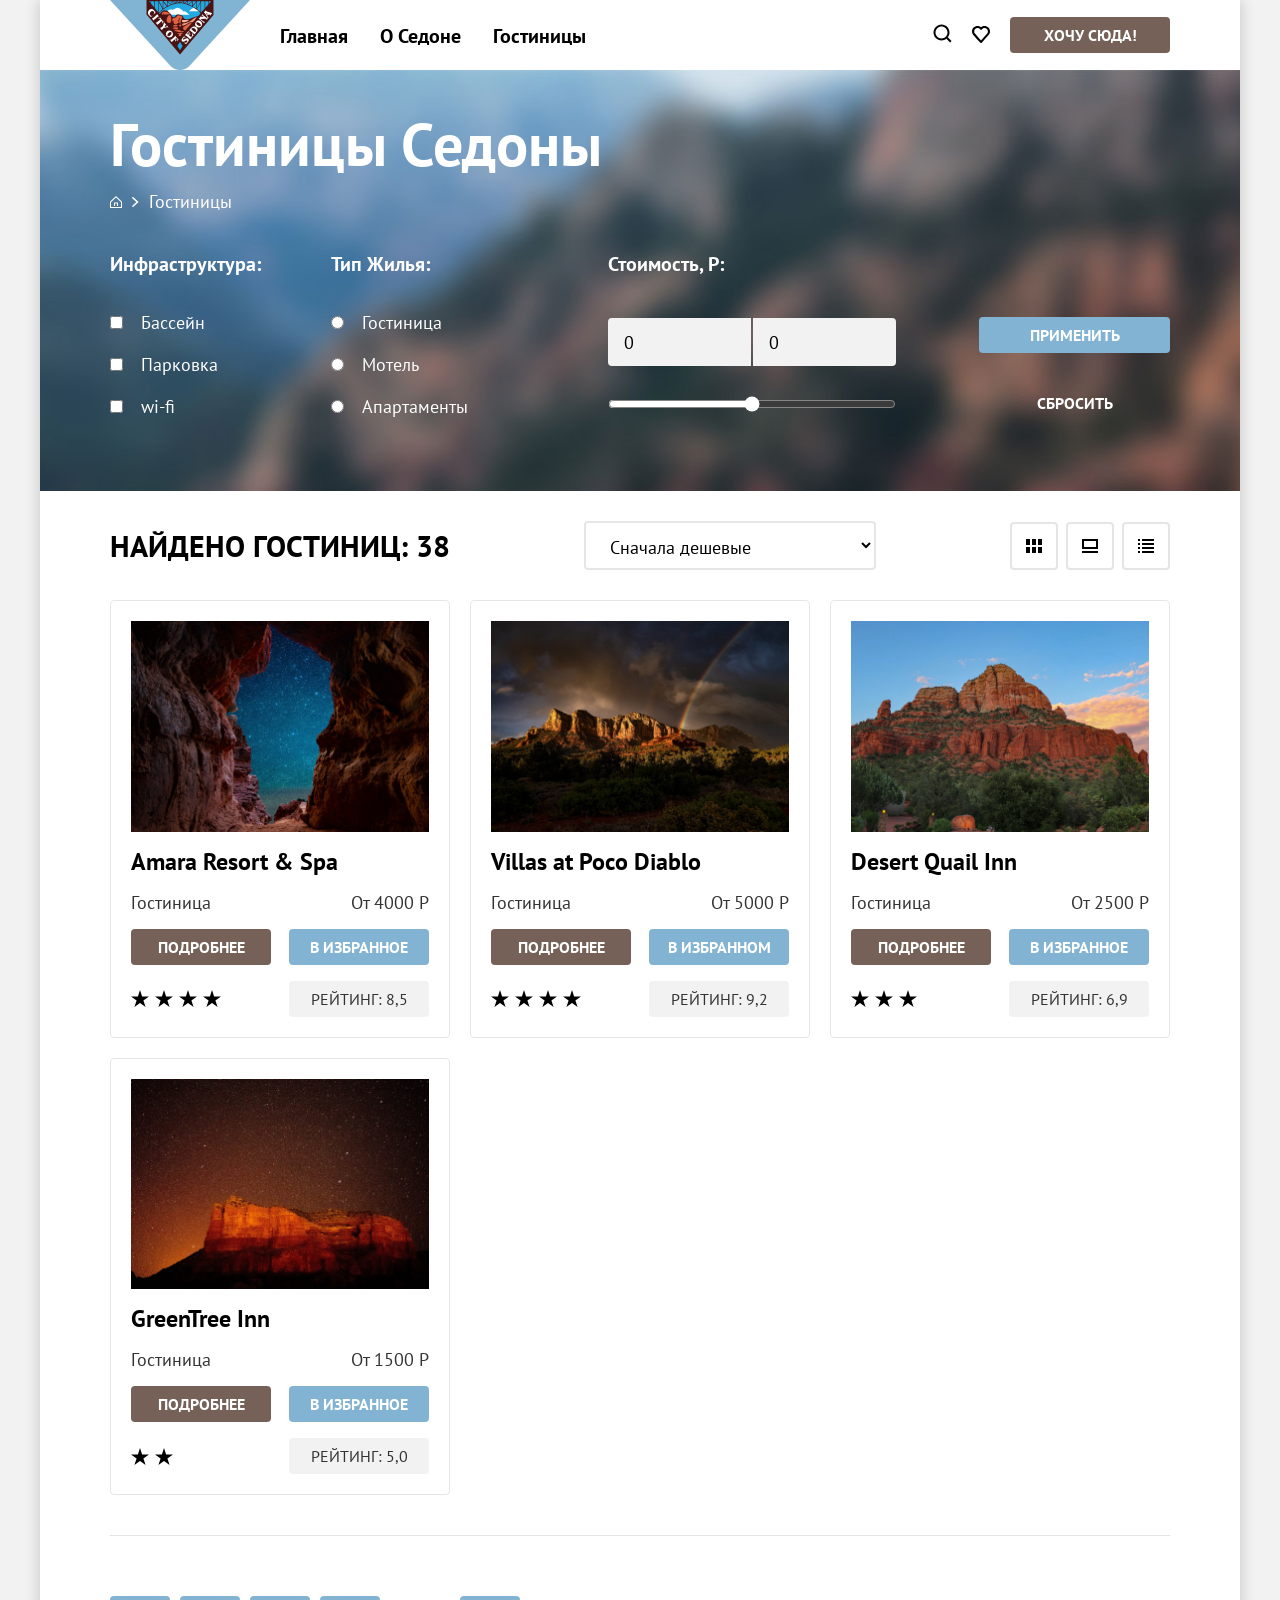
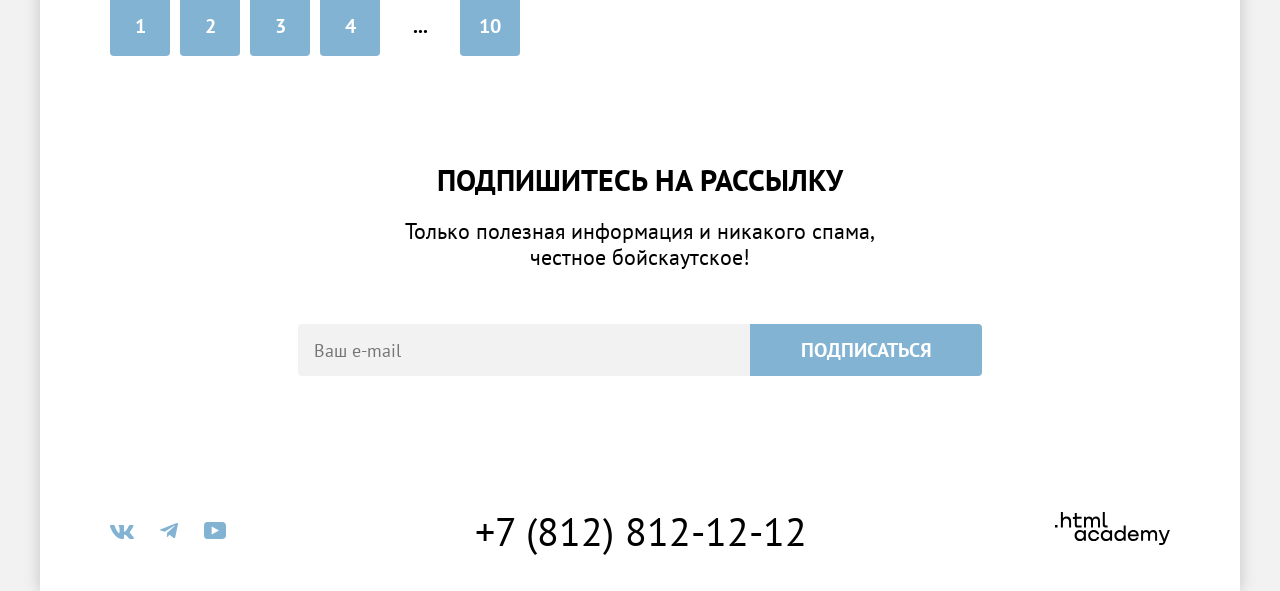
==== commit a9b8ae33: "Style/fix icons add modal window (#4) * fixed icons, changed classes names  * add ed classes, change" ====
--- a/catalog.html
+++ b/catalog.html
@@ -3,7 +3,7 @@
   <head>
     <meta charset="utf-8" />
     <title>HTML Academy: Седона - Гостиницы</title>
-    <link rel="stylesheet" href="/style/style.css" />
+    <link rel="stylesheet" href="style/style.css" />
   </head>
   <body>
     <div class="container">
@@ -12,7 +12,7 @@
         <a href="index.html">
           <img
             class="main-logo"
-            src="/pics/logo-sedona.svg"
+            src="pics/logo-sedona.svg"
             alt="Логотип сайта Седона"
           />
         </a>
@@ -23,11 +23,11 @@
         </ul>
         <ul class="user-navigation">
           <li class="user-navigation-item">
-            <a href="#"><img src="/pics/search-icon.svg" alt="Поиск" /></a>
+            <a href="#"><img src="pics/search-icon.svg" alt="Поиск" /></a>
           </li>
           <li class="user-navigation-item">
             <a href="#"
-              ><img src="/pics/favorite-icon.svg" alt="Избранное"
+              ><img src="pics/favorite-icon.svg" alt="Избранное"
             /></a>
           </li>
           <li class="user-navigation-item">
@@ -44,7 +44,6 @@
 
     <main>
       <section class="filter-section">
-
         <h1 class="hotels-sedona title title-size-xl title-color-white">Гостиницы Седоны</h1>
         <span class="breadcrumbs">
         <img class="house-icon" src="/pics/house-icon.svg">
@@ -57,7 +56,7 @@
           <ul class="filter-items-list">
             <li class="filter-item">
               <input
-                class="input input-size-s"
+                class="input"
                 type="checkbox"
                 id="pool"
                 name="pool"
@@ -66,7 +65,7 @@
             </li>
             <li class="filter-item">
               <input
-                class="input input-size-s"
+                class="input"
                 type="checkbox"
                 id="parking"
                 name="parking"
@@ -75,7 +74,7 @@
             </li>
             <li class="filter-item">
               <input
-                class="input input-size-s"
+                class="input"
                 type="checkbox"
                 id="wi-fi"
                 name="wi-fi"
@@ -89,7 +88,7 @@
           <ul class="filter-items-list">
             <li class="filter-item">
               <input
-                class="input input-size-s"
+                class="input"
                 type="radio"
                 id="hotel"
                 name="type-of-living"
@@ -98,7 +97,7 @@
             </li>
             <li class="filter-item">
               <input
-                class="input input-size-s"
+                class="input"
                 type="radio"
                 id="motel"
                 name="type-of-living"
@@ -107,7 +106,7 @@
             </li>
             <li class="filter-item">
               <input
-                class="input input-size-s"
+                class="input"
                 type="radio"
                 id="apartment"
                 name="type-of-living"
@@ -321,31 +320,30 @@
     </section>
     </main>
 
-    <footer>
-      <ul class="socials">
-        <li class="socials-item">
-          <a class="social" href="#"><img src="pics/vk-icon.svg" alt="Логотип ВКонтакте" /></a>
-        </li>
-        <li class="socials-item">
-          <a class="social" href="#"
-            ><img src="pics/telegram-icon.svg" alt="Логотип Телеграм"
-          /></a>
-        </li>
-        <li class="socials-item">
-          <a class="social" href="#"
-            ><img src="pics/youtube-icon.svg" alt="Логотип YouTube"
-          /></a>
-        </li>
-      </ul>
-      <a class="phone-number" href="tel:+78128121212">+7 (812) 812-12-12</a>
-      <a href="#">
-        <img
-          class="htmlacademy-logo"
-          src="pics/logo-htmlacademy.png"
-          alt="Логотип HTML-академии"
-        />
-      </a>
-    </footer>
+   <footer>
+    <ul class="socials">
+      <li class="socials-item"><a class="social" href="#"><svg class="vk-icon" width="24" height="14" viewBox="0 0 24 14" fill="none" xmlns="http://www.w3.org/2000/svg">
+<path fill-rule="evenodd" clip-rule="evenodd" d="M23.45 0.948C23.616 0.402 23.45 0 22.655 0H20.03C19.362 0 19.054 0.347 18.887 0.73C18.887 0.73 17.552 3.926 15.661 6.002C15.049 6.604 14.771 6.795 14.437 6.795C14.27 6.795 14.019 6.604 14.019 6.057V0.948C14.019 0.292 13.835 0 13.279 0H9.151C8.734 0 8.483 0.304 8.483 0.593C8.483 1.214 9.429 1.358 9.526 3.106V6.904C9.526 7.737 9.373 7.888 9.039 7.888C8.149 7.888 5.984 4.677 4.699 1.003C4.45 0.288 4.198 0 3.527 0H0.9C0.15 0 0 0.347 0 0.73C0 1.412 0.89 4.8 4.145 9.281C6.315 12.341 9.37 14 12.153 14C13.822 14 14.028 13.632 14.028 12.997V10.684C14.028 9.947 14.186 9.8 14.715 9.8C15.105 9.8 15.772 9.992 17.33 11.467C19.11 13.216 19.403 14 20.405 14H23.03C23.78 14 24.156 13.632 23.94 12.904C23.702 12.18 22.852 11.129 21.725 9.882C21.113 9.172 20.195 8.407 19.916 8.024C19.527 7.533 19.638 7.314 19.916 6.877C19.916 6.877 23.116 2.451 23.449 0.948H23.45Z"/>
+</svg>
+</a></li>
+      <li class="socials-item"><a class="social" href="#"><svg class="telegram-icon" width="18" height="16" viewBox="0 0 18 16" fill="none" xmlns="http://www.w3.org/2000/svg">
+<path d="M16.785 0.0992597L0.840489 6.24776C-0.247661 6.68481 -0.241365 7.29184 0.640845 7.56253L4.73445 8.83953L14.2058 2.8637C14.6537 2.59121 15.0629 2.7378 14.7265 3.03636L7.05283 9.96185H7.05103L7.05283 9.96275L6.77045 14.1823C7.18413 14.1823 7.36669 13.9925 7.59871 13.7686L9.58705 11.8351L13.7229 14.89C14.4855 15.31 15.0332 15.0941 15.2229 14.1841L17.9379 1.38885C18.2158 0.274623 17.5126 -0.229883 16.785 0.0992597Z"/>
+</svg>
+</a></li>
+      <li class="socials-item"><a class="social" href="#"><svg class="youtube-icon" width="22" height="17" viewBox="0 0 22 17" fill="none" xmlns="http://www.w3.org/2000/svg">
+<path d="M18.607 0H3.17413C1.31343 0 0 1.59375 0 3.4V13.4937C0 15.4062 1.31343 17 3.17413 17H18.8259C20.4677 17 22 15.4062 22 13.6V3.4C21.7811 1.59375 20.4677 0 18.607 0ZM7.66169 12.5375V4.4625L14.995 8.5L7.66169 12.5375Z" />
+</svg>
+</a></li>
+    </ul>
+    <a class="phone-number" href="tel:+78128121212">+7 (812) 812-12-12</a>
+    <a class="social" href="#">
+      <svg class="html-academy-logo" width="115" height="33" viewBox="0 0 115 33" fill="none" xmlns="http://www.w3.org/2000/svg">
+<path fill-rule="evenodd" clip-rule="evenodd" d="M7.9999 6.2C8.7999 5.2 9.9999 4.5 11.5999 4.5C14.2999 4.5 16.1999 6.4 16.0999 9.4V15.5H14.0999V9.8C14.0999 8 12.9999 6.6 11.1999 6.6C9.1999 6.6 7.8999 8.1 7.8999 10.2V15.5H5.8999V0H7.8999V6.2H7.9999ZM0 15.5V12.9H2.5V15.5H0ZM26.5999 4.79998H21.7999V1.09998H19.7999V4.89998H17.8999V6.89998H19.7999V12.9C19.7999 14.6 20.7999 15.6 22.4999 15.6H26.5999V13.6H22.8999C22.1999 13.6 21.7999 13.2 21.7999 12.5V6.79998H26.5999V4.79998ZM37.6 6.69998C38.2 5.39998 39.5 4.59998 41.1 4.59998C43.6 4.59998 45.1 6.39998 45 8.89997V15.4H43V9.09998C43 7.49998 42.1 6.49998 40.6 6.49998C39.4 6.49998 38 7.39998 38 9.79998V15.4H36V9.09998C36 7.49998 35.1 6.49998 33.6 6.49998C32 6.49998 31 7.99998 31 9.99998V15.4H29V4.79998H30.9V6.39998H31C31.6 5.39998 32.7 4.59998 34.1 4.59998C35.7 4.59998 36.9 5.49998 37.5 6.69998H37.6ZM47.8 12.7C47.8 14.4 48.8 15.4 50.6 15.4H52.6V13.4H50.9001C50.2001 13.4 49.8 13 49.8 12.3V0H47.8V12.7ZM25.0001 17.9C26.7001 17.9 28.0001 18.6 28.9001 19.7V18.2H30.9001V28.8H28.9001V27.2H28.8001C28.0001 28.3 26.8001 29.1 25.0001 29.1C21.9001 29.1 19.6001 26.8 19.6001 23.5C19.6001 20.2 21.9001 17.9 25.0001 17.9ZM21.7001 23.5C21.7001 25.5 23.1001 27.1 25.3001 27.1C27.5001 27.1 28.9001 25.4 28.9001 23.5C28.9001 21.5 27.5001 19.9 25.3001 19.9C23.1001 19.9 21.7001 21.5 21.7001 23.5ZM44.2 22C43.7 19.6 41.5999 17.9 38.7999 17.9C35.3999 17.9 33.2 20.4 33.2 23.5C33.2 26.6 35.3999 29.1 38.7999 29.1C41.5999 29.1 43.7 27.3 44.2 24.9H42.0999C41.7 26.2 40.3999 27.2 38.7999 27.2C36.5999 27.2 35.2 25.6 35.2 23.6C35.2 21.6 36.5999 20 38.7999 20C40.3999 20 41.5999 21 42.0999 22.2H44.2V22ZM51.2001 17.9C52.9001 17.9 54.2001 18.6 55.1 19.7V18.2H57.1V28.8H55.1V27.2H55C54.2001 28.3 53 29.1 51.2001 29.1C48.1001 29.1 45.8 26.8 45.8 23.5C45.8 20.2 48.1001 17.9 51.2001 17.9ZM47.9001 23.5C47.9001 25.5 49.3 27.1 51.5 27.1C53.6 27.1 55.1 25.4 55.1 23.5C55.1 21.5 53.7001 19.9 51.5 19.9C49.3 19.9 47.9001 21.5 47.9001 23.5ZM68.6999 19.8C67.7999 18.7 66.4999 17.9 64.7999 17.9C61.6999 17.9 59.3999 20.2 59.3999 23.5C59.3999 26.8 61.5999 29.1 64.7999 29.1C66.4999 29.1 67.7999 28.3 68.5999 27.3H68.6999V28.8H70.6999V13.4H68.6999V19.8ZM65.0999 27.1C62.8999 27.1 61.4999 25.5 61.4999 23.5C61.4999 21.5 62.8999 19.9 65.0999 19.9C67.2999 19.9 68.6999 21.5 68.6999 23.5C68.5999 25.5 67.1999 27.1 65.0999 27.1ZM72.8 23.5C72.8 20.4 75 17.9 78.3 17.9C81.8 17.9 84 20.6 83.8 24.2H75C75.1 25.8 76.5 27.1 78.4 27.1C79.8 27.1 80.9 26.5 81.4 25.5H83.5C82.8 27.8 80.8 29.1 78.3 29.1C74.9 29.1 72.8 26.5 72.8 23.5ZM81.6 22.4C81.3 20.8 80 19.8 78.3 19.8C76.6001 19.8 75.4 20.9 75.1 22.4H81.6ZM98.2001 17.9C96.6001 17.9 95.3001 18.7 94.6001 19.9H94.5001C93.9001 18.7 92.7001 17.9 91.1001 17.9C89.7001 17.9 88.6001 18.6 88.0001 19.7V18.2H86.1001V28.8H88.1001V23.4C88.1001 21.4 89.1001 20 90.7001 19.9C92.2001 19.9 93.1001 20.9 93.1001 22.5V28.8H95.1001V23.2C95.1001 20.8 96.5001 19.9 97.7001 19.9C99.2001 19.9 100.1 20.9 100.1 22.5V28.8H102.1V22.3C102.2 19.7 100.7 17.9 98.2001 17.9ZM105.8 18.1L109.4 27L112.8 18.1H114.9L110.2 30.3C109.5 32.1 108.5 32.9 106.7 32.9H104.2V30.9H106.7C107.7 30.9 108.1 30.6 108.4 29.7L103.6 18.1H105.8Z" />
+</svg>
+
+    </a>
+  </footer>
+
     </div>
   </body>
 </html>
--- a/style/style.css
+++ b/style/style.css
@@ -34,7 +34,7 @@
   width: 1200px;
   margin: 0 auto;
   background-color: #ffffff;
-  box-shadow: 0 0 15px #00000033;;
+  box-shadow: 0 0 15px #00000033;
 }
 
 .visually-hidden {
@@ -111,6 +111,12 @@
   font-size: 20px;
   line-height: 36px;
 }
+.button-size-xl {
+  width: 565px;
+  min-height: 60px;
+  font-size: 20px;
+  line-height: 36px;
+}
 .button-size-xs {
   width: 140px;
   min-height: 36px;
@@ -184,6 +190,10 @@
 .input-size-s {
   font-size: 18px;
   line-height: 23px;
+  background-color: #f2f2f2;
+  width: 110px;
+  height: 48px;
+  border-radius: 4px;
 }
 
 .price-inputs .input-size-m:first-child {
@@ -629,7 +639,7 @@
 
 .layout-button {
   display: flex;
-  border: 2px solid #E5E5E5;
+  border: 2px solid #e5e5e5;
   border-radius: 4px;
   align-items: center;
   justify-content: center;
@@ -655,7 +665,6 @@
 .cards-item {
   width: 340px;
 }
-
 
 .hotel-card {
   border: 1px solid #e6e6e6;
@@ -728,7 +737,7 @@
   width: 1060px;
   height: 0;
   margin: 40px auto 0;
-  border-top: 1px solid #E5E5E5;
+  border-top: 1px solid #e5e5e5;
 }
 
 .pagination-list {
@@ -745,7 +754,7 @@
   justify-content: center;
   width: 60px;
   min-height: 60px;
-  background-color: #82B3D3;
+  background-color: #82b3d3;
   border-radius: 4px;
 }
 
@@ -831,11 +840,24 @@
   padding: 0;
   margin: 0;
 }
-.socials-item .social:hover {
-  color: #68a2ca;
-}
-.socials-item .social:active {
-  color: #68a2ca4d;
+
+.youtube-icon path,
+.telegram-icon path,
+.vk-icon path {
+  fill: #83b3d3;
+}
+
+.social:hover .youtube-icon path,
+.social:hover .telegram-icon path,
+.social:hover .vk-icon path {
+  fill: #68a2ca;
+}
+
+.social:active .youtube-icon path,
+.social:active .telegram-icon path,
+.social:active .vk-icon path {
+  fill: #68a2ca;
+  opacity: 0.2;
 }
 
 .phone-number {
@@ -845,12 +867,137 @@
   color: #000000;
 }
 
-.htmlacademy-logo {
+.phone-number:hover {
+  color: #756157;
+}
+
+.phone-number:active {
+  color: #756157;
+  opacity: 0.3;
+}
+
+.html-academy-logo path {
   display: block;
-}
-.htmlacademy-logo:hover {
-  color: #756157;
-}
-.htmlacademy-logo:active {
-  color: #7561574d;
-}
+  fill: #000000;
+}
+.social:hover .html-academy-logo path {
+  fill: #756157;
+}
+
+.social:active .html-academy-logo path {
+  fill: #756157;
+  opacity: 0.3;
+}
+
+.modal-container {
+  position: fixed;
+  top: 50%;
+  left: 50%;
+  transform: translate(-50%, -50%);
+  width: 717px;
+  min-height: 576px;
+  background-color: #ffffff;
+  border-radius: 30px;
+  box-shadow: 0 4px 20px rgba(0, 0, 0, 0.15);
+  padding: 64px 70px;
+  box-sizing: border-box;
+  display: none;
+}
+
+.modal-overlay {
+  position: fixed;
+  top: 0;
+  left: 0;
+  width: 100%;
+  height: 100%;
+  background-color: rgba(255, 255, 255, 0.5);
+  z-index: 999;
+  display: none;
+}
+
+.form-header {
+  display: flex;
+  align-items: center;
+  justify-content: center;
+  gap: 130px;
+  margin-bottom: 48px;
+}
+
+.close-button {
+  width: 52px;
+  min-height: 52px;
+  background-color: #f2f2f2;
+  border: none;
+  border-radius: 50%;
+  display: flex;
+  align-items: center;
+  justify-content: center;
+  padding: 0;
+  margin-right: -18px;
+}
+
+.close-button:hover{
+  background-color: #E5E5E5;
+}
+
+.search-list {
+  list-style: none;
+  padding: 0;
+  margin: 0;
+  display: flex;
+  flex-direction: column;
+}
+.search-form .input-size-l {
+  width: 440px;
+  min-height: 48px;
+  border-radius: 4px;
+}
+
+.search-list-item {
+  display: flex;
+  align-items: center;
+  gap: 24px;
+}
+
+.search-list-item:first-child {
+  margin-bottom: 48px;
+  display: flex;
+  align-items: center;
+  gap: 24px;
+}
+
+.search-list-item:nth-child(2) {
+  margin-bottom: 48px;
+  display: flex;
+  align-items: center;
+  gap: 20px;
+}
+
+.search-input {
+  padding: 0 20px;
+}
+
+.adults-children {
+  display: flex;
+  gap: 87px;
+}
+
+.adults-input,
+.children-input {
+  display: flex;
+  padding: 0 30px;
+}
+
+.tooltip-button {
+  color: #ffffff;
+  width: 26px;
+  height: 26px;
+  border-radius: 50px;
+  border: none;
+  background-color: #83b3d3;
+  margin-right: 40px;
+}
+
+.adults-label {
+  margin-right: 20px;
+}
